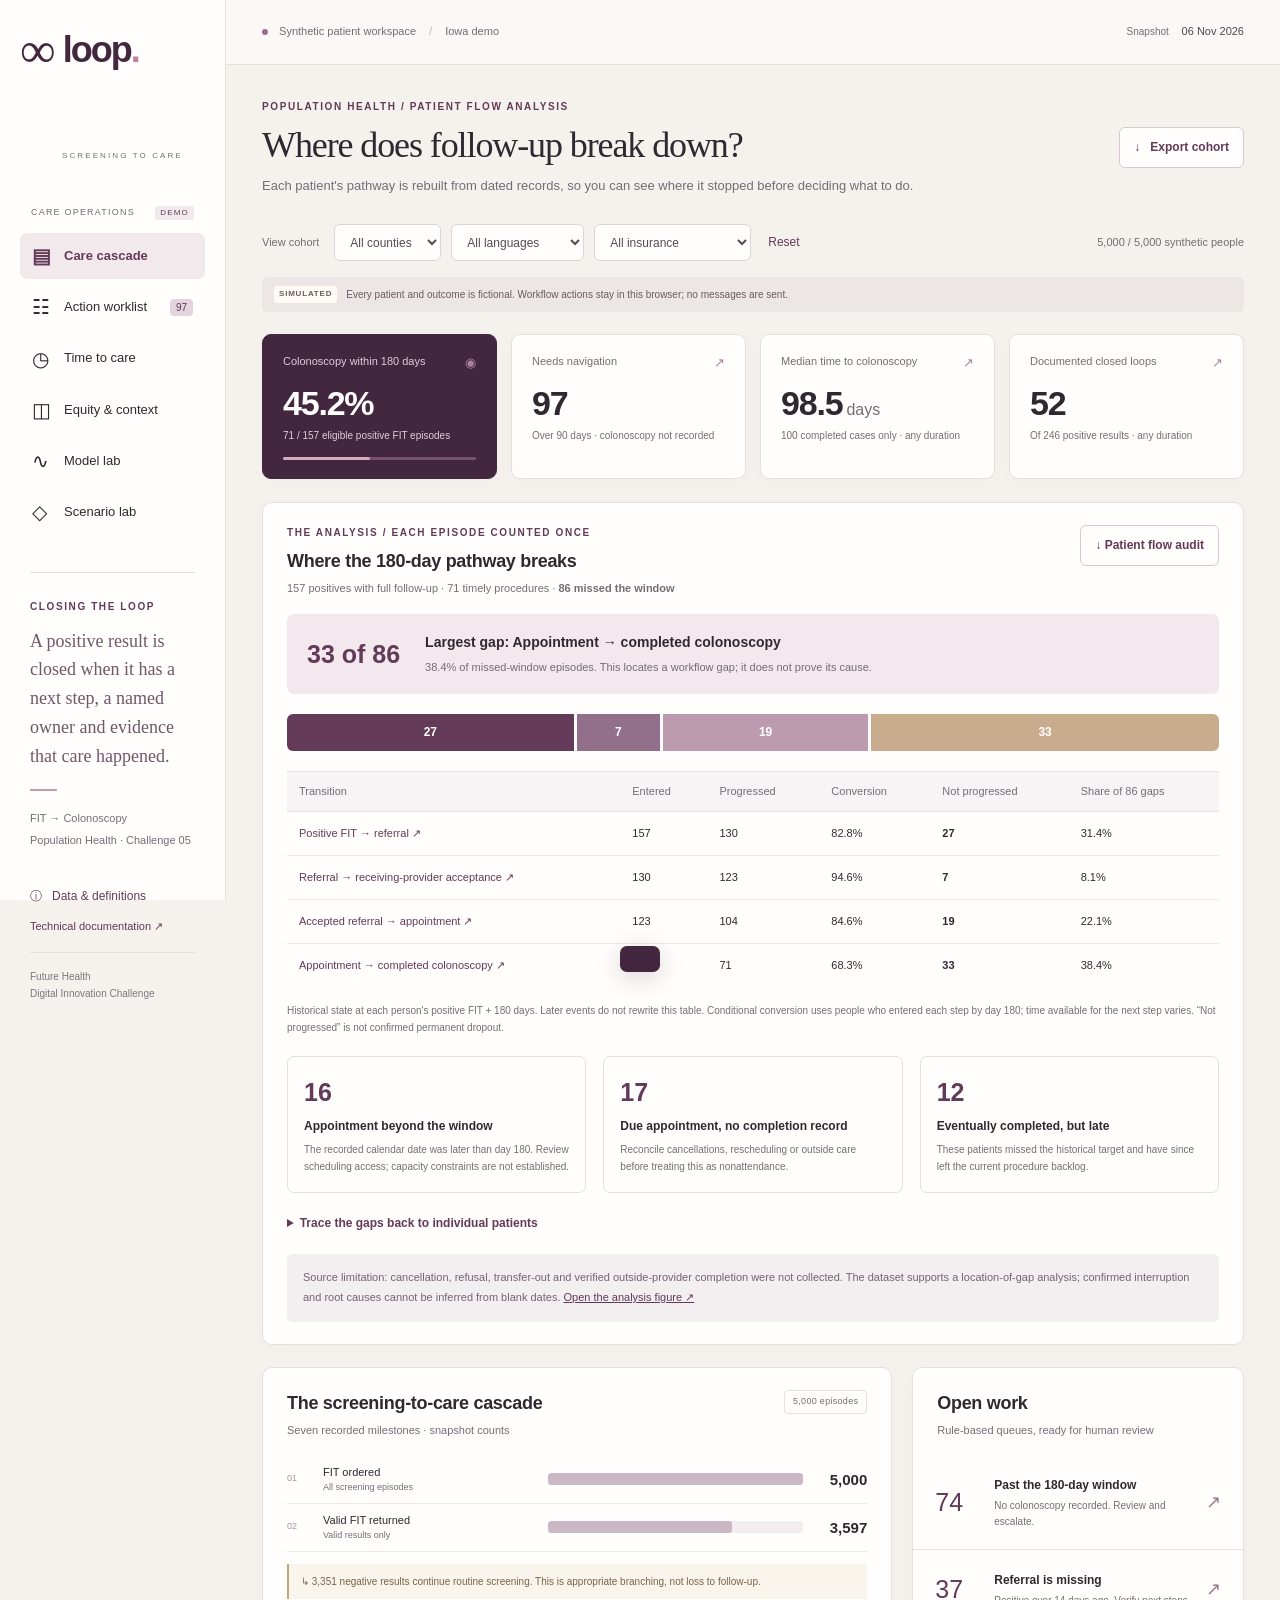
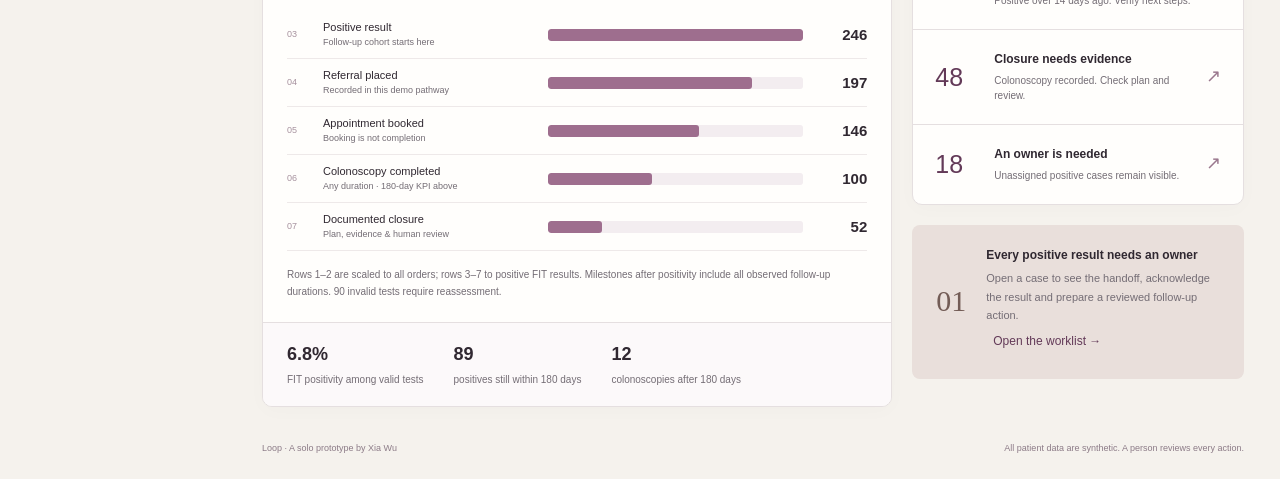
==== analysis.html @ b156ce0f "Build navigator care workspace with synthetic FHIR mapping and human review gates" ====
<!doctype html>
<html lang="en">
<head>
  <meta charset="utf-8">
  <meta name="viewport" content="width=device-width, initial-scale=1">
  <meta name="theme-color" content="#43273e">
  <meta name="description" content="Loop: a synthetic-data prototype for closing the FIT screening-to-care loop. Future Health Digital Innovation Challenge, Population Health.">
  <title>Loop · Screening to care</title>
  <meta property="og:type" content="website">
  <meta property="og:title" content="Loop · Closing the screening-to-care loop">
  <meta property="og:description" content="Interactive prototype on synthetic data. It shows where follow-up after a positive FIT stops and who owns the next step. No login needed.">
  <meta name="twitter:card" content="summary">
  <link rel="icon" href="data:image/svg+xml,%3Csvg xmlns='http://www.w3.org/2000/svg' viewBox='0 0 40 40'%3E%3Crect width='40' height='40' rx='11' fill='%2343273e'/%3E%3Ccircle cx='16' cy='20' r='9' fill='none' stroke='%23f0d9cf' stroke-width='3'/%3E%3Ccircle cx='25' cy='20' r='9' fill='none' stroke='%23c99cb5' stroke-width='3'/%3E%3C/svg%3E">
  <link rel="stylesheet" href="styles.css">
  <script src="data/demo-data.js" defer></script>
  <script src="metrics.js" defer></script>
  <script src="leakage.js" defer></script>
  <script src="modeling/model-data.js" defer></script>
  <script src="model-lab.js" defer></script>
  <script src="simulation_v3/simulation-data.js" defer></script>
  <script src="scenario-lab.js" defer></script>
  <script src="app.js" defer></script>
</head>
<body>
  <a class="skip" href="#main">Skip to dashboard</a>
  <aside class="sidebar">
    <a class="brand" href="#cascade" aria-label="Loop home"><span class="brand-mark" aria-hidden="true">∞</span>loop<span class="brand-dot">.</span></a>
    <a href="index.html" style="display:block;margin:14px 0;color:#fff">← Care coordination workspace</a><div class="brand-caption">SCREENING TO CARE</div>
    <button class="mobile-info" id="mobile-methods-btn" aria-label="Data and definitions">ⓘ Data notes</button>
    <div class="workspace-label">CARE OPERATIONS <span>DEMO</span></div>
    <nav aria-label="Dashboard pages" id="navigation">
      <button data-page="cascade" class="active"><span class="nav-icon">▤</span>Care cascade</button>
      <button data-page="worklist"><span class="nav-icon">☷</span>Action worklist<span id="nav-count" class="nav-count"></span></button>
      <button data-page="timing"><span class="nav-icon">◷</span>Time to care</button>
      <button data-page="equity"><span class="nav-icon">◫</span>Equity & context</button>
      <button data-page="models"><span class="nav-icon">∿</span>Model lab</button>
      <button data-page="scenarios"><span class="nav-icon">◇</span>Scenario lab</button>
    </nav>
    <div class="sidebar-note"><div class="mini-label">CLOSING THE LOOP</div><p>A positive result is closed when it has a next step, a named owner and evidence that care happened.</p><span class="small-rule"></span><small>FIT → Colonoscopy<br>Population Health · Challenge 05</small></div>
    <div class="sidebar-bottom"><button id="methods-btn">ⓘ &nbsp; Data & definitions</button><a href="docs/TECHNICAL_DOCUMENTATION.html" target="_blank">Technical documentation ↗</a><div class="competition-name">Future Health<br>Digital Innovation Challenge</div></div>
  </aside>
  <div class="shell">
    <header class="topbar"><div><span class="status-dot"></span> Synthetic patient workspace <span class="topbar-divider">/</span> Iowa demo</div><div class="snapshot">Snapshot <strong>06 Nov 2026</strong></div></header>
    <main id="main" tabindex="-1">
      <div class="page-heading"><div><div id="eyebrow" class="eyebrow">POPULATION HEALTH / CARE CASCADE</div><h1 id="page-title">Where does follow-up break down?</h1><p id="page-subtitle">Loading the synthetic cohort.</p></div><button class="button secondary" id="export-btn">↓ &nbsp; Export cohort</button></div>
      <div class="filters" aria-label="Cohort filters">
        <span class="filter-label">View cohort</span>
        <label><span class="sr-only">County</span><select id="county-filter"><option value="">All counties</option></select></label>
        <label><span class="sr-only">Language</span><select id="language-filter"><option value="">All languages</option></select></label>
        <label><span class="sr-only">Insurance</span><select id="insurance-filter"><option value="">All insurance</option></select></label>
        <button class="text-button" id="reset-filters">Reset</button><span id="filter-count" class="filter-count"></span>
      </div>
      <div class="disclosure"><span class="disclosure-tag">SIMULATED</span><span>Every patient and outcome is fictional. Workflow actions stay in this browser; no messages are sent.</span></div>
      <section id="content" aria-live="polite" aria-label="Dashboard content"><p class="small" style="padding:40px 0">Loading the synthetic cohort.</p></section>
      <footer class="main-footer"><span>Loop · A solo prototype by Xia Wu</span><span>All patient data are synthetic. A person reviews every action.</span></footer>
    </main>
  </div>
  <dialog id="case-dialog" class="case-dialog" aria-labelledby="case-title"><div id="case-content"></div></dialog>
  <dialog id="methods-dialog" class="methods-dialog" aria-labelledby="methods-title">
    <div class="dialog-heading"><div><div class="eyebrow">READ THE NUMBERS CORRECTLY</div><h2 id="methods-title">Data & definitions</h2></div><button class="icon-button" data-close="methods-dialog" aria-label="Close data definitions">×</button></div>
    <div class="definition-grid">
      <article><h3>180-day completion</h3><p>Denominator: positive FIT episodes with at least 180 days of observation by 6 Nov 2026. Numerator: colonoscopy completed 0 to 180 days after the positive result. Recent positives remain in active follow-up and are excluded from both numerator and denominator.</p></article>
      <article><h3>Workflow thresholds</h3><p>Kit return: over 30 days. Missing referral: over 14 days after positivity. Navigator queue: over 90 days without colonoscopy. Escalation: over 180 days. Closure review: over 14 days after colonoscopy. These are configurable demo rules, not universal clinical deadlines.</p></article>
      <article><h3>Fictional patient data</h3><p>5,000 reproducible synthetic episodes, seed 20261106. All are assumed average-risk, asymptomatic and due for screening. No names, contact details or real patient records. Group differences reflect simulation and sampling; they are not evidence about communities.</p></article>
      <article><h3>Real geographic context</h3><p>CDC PLACES 2025 release, 2022 BRFSS-based model estimates, crude prevalence, ages 45 to 75. County screening coverage is not positive-FIT follow-up. The map is independent of patient filters and cannot validate the fictional cohort.</p></article>
      <article><h3>Completion is not closure</h3><p>Closure requires colonoscopy evidence, pathology when a specimen was collected (otherwise N/A), a documented plan, patient acknowledgement, an owner and human review. Reminders and approvals never fabricate clinical events.</p></article>
      <article><h3>Prototype boundary</h3><p>There is no patient-facing messaging, EHR connection, diagnosis or treatment recommendation. Session audit records are editable local demonstration data, not a clinical audit system. No clinical effectiveness or regulatory status is claimed.</p></article>
    </div>
    <div class="note">This is a project-defined quality indicator, not a certified HEDIS implementation. A future pilot needs local pathway review, approved data access, consent, security controls and prospective evaluation.</div>
    <div class="dialog-actions"><a class="button secondary" href="docs/SOURCES.html" target="_blank">Evidence & sources ↗</a><button class="button secondary" id="export-audit">Export session audit</button><button class="text-button danger-text" id="reset-session">Reset demo actions</button></div>
    <p class="small" id="storage-status"></p>
  </dialog>
  <div id="toast" role="status" aria-live="polite"></div>
  <noscript><div class="noscript">Loop needs JavaScript to display the local synthetic dataset. You can still read <a href="docs/TECHNICAL_DOCUMENTATION.html">the technical documentation</a> or open <a href="data/cohort.csv">the synthetic CSV</a>.</div></noscript>
</body>
</html>
---- styles.css ----
:root{--ink:#302831;--muted:#746d75;--plum:#633a58;--deep:#43273e;--rose:#bd829c;--soft:#f2e9ed;--sand:#f5f2ed;--paper:#fffefc;--line:#e5dfe0;--amber:#91601e;--amber-bg:#fbf0dc;--red:#a44146;--shadow:0 4px 20px #43273e05}
*{box-sizing:border-box}body{margin:0;background:var(--sand);color:var(--ink);font-family:-apple-system,BlinkMacSystemFont,"Segoe UI",sans-serif;font-size:14px;line-height:1.55}button,input,select,textarea{font:inherit}button,a,input,select{ -webkit-tap-highlight-color:transparent}button{cursor:pointer}a{color:var(--plum)}button:disabled{cursor:not-allowed;opacity:.45}button:focus-visible,a:focus-visible,select:focus-visible,input:focus-visible{outline:3px solid #b27b9d;outline-offset:3px}button{color:inherit}h1,h2,h3,p{margin:0}h1{font-family:Georgia,"Times New Roman",serif;font-size:36px;font-weight:400;line-height:1.18;letter-spacing:-1.1px;margin:9px 0 10px}h2{font-size:18px;font-weight:600;letter-spacing:-.3px}h3{font-size:14px}p{color:var(--muted)}small,.small{font-size:12px;color:var(--muted)}.sr-only{position:absolute;width:1px;height:1px;overflow:hidden;clip:rect(0,0,0,0);white-space:nowrap}.skip{position:fixed;top:-60px;left:20px;padding:12px;background:white;z-index:100}.skip:focus{top:10px}.sidebar{position:fixed;inset:0 auto 0 0;width:226px;background:var(--paper);border-right:1px solid var(--line);display:flex;flex-direction:column;padding:32px 20px;z-index:10}.brand{text-decoration:none;display:flex;align-items:center;font-size:36px;font-weight:650;letter-spacing:-2px;line-height:1;color:var(--deep)}.brand-mark{font-family:Georgia,serif;font-size:50px;margin-right:9px;line-height:.7;font-weight:400}.brand-dot{color:var(--rose)}.brand-caption{font-size:8px;letter-spacing:2.1px;margin:11px 0 43px 42px;color:var(--muted)}.workspace-label{display:flex;align-items:center;justify-content:space-between;font-size:9px;letter-spacing:1.2px;color:var(--muted);margin:0 11px 13px}.workspace-label span{font-size:8px;padding:1px 5px;background:var(--soft);border-radius:3px;color:var(--plum)}nav{display:grid;gap:5px}nav button{background:none;border:0;text-align:left;display:flex;align-items:center;gap:12px;padding:13px 12px;border-radius:7px;font-size:13px}nav button:hover{background:#f6f2f4}nav button.active{background:var(--soft);font-weight:600;color:var(--plum)}.nav-icon{font-size:20px;line-height:1;width:20px}.nav-count{margin-left:auto;font-size:10px;color:var(--plum);background:#e4d4de;border-radius:4px;padding:1px 6px}.sidebar-note{margin:37px 10px 20px;border-top:1px solid var(--line);padding-top:26px}.mini-label,.eyebrow{font-size:10px;font-weight:650;letter-spacing:1.6px;color:var(--plum)}.sidebar-note p{font-family:Georgia,serif;font-size:18px;line-height:1.6;margin-top:12px;color:#70586a}.small-rule{display:block;height:2px;width:27px;background:#ca9baa;margin:19px 0 16px}.sidebar-note small{font-size:11px;line-height:1.8}.sidebar-bottom{margin-top:auto;display:grid;gap:12px;padding:16px 10px 0}.sidebar-bottom button{border:0;background:none;text-align:left;padding:0;font-size:12px;color:var(--plum)}.sidebar-bottom a{font-size:11px;text-decoration:none}.competition-name{font-size:10px;color:#81747d;line-height:1.7;border-top:1px solid var(--line);padding-top:15px;margin-top:5px}.shell{margin-left:226px}.topbar{height:65px;border-bottom:1px solid var(--line);background:#fffefc99;display:flex;justify-content:space-between;align-items:center;padding:0 36px;font-size:11px;color:var(--muted)}.status-dot{width:6px;height:6px;background:#a06c8c;display:inline-block;border-radius:50%;margin-right:8px}.topbar-divider{margin:0 10px;color:#bdb1bb}.snapshot{font-size:10px}.snapshot strong{margin-left:10px;color:#50454f;font-size:11px;font-weight:500}main{max-width:1510px;margin:auto;padding:34px 36px 18px;outline:none}.page-heading{display:flex;align-items:center;justify-content:space-between;gap:20px;margin-bottom:28px}.page-heading p{font-size:13px}.button{display:inline-flex;align-items:center;justify-content:center;gap:5px;border:1px solid var(--plum);border-radius:6px;padding:10px 14px;font-size:12px;font-weight:550;text-decoration:none;background:var(--plum);color:white;white-space:nowrap}.button:hover{filter:brightness(.95)}.button.secondary{background:var(--paper);color:var(--plum);border-color:#d7c8d2}.text-button{border:0;background:none;color:var(--plum);font-size:12px;padding:7px}.filters{display:flex;gap:10px;align-items:center;flex-wrap:wrap;margin-bottom:16px}.filter-label{font-size:11px;color:var(--muted);margin-right:5px}select,input{border:1px solid #ddd4d9;border-radius:6px;padding:9px 11px;background:var(--paper);color:#584a55;font-size:12px;min-height:37px;max-width:100%}.filters select{max-width:180px}.filter-count{margin-left:auto;color:var(--muted);font-size:11px}.disclosure{display:flex;align-items:center;gap:9px;background:#ece6e4;border-radius:5px;padding:9px 12px;font-size:10px;color:#6a5c63;margin-bottom:22px}.disclosure-tag{font-size:8px;letter-spacing:.8px;font-weight:700;background:#fffaf4;padding:2px 5px;border-radius:3px;flex-shrink:0}.kpis{display:grid;grid-template-columns:repeat(4,minmax(0,1fr));gap:14px;margin-bottom:23px}.kpi{background:var(--paper);border:1px solid var(--line);border-radius:9px;padding:18px 20px;position:relative;overflow:hidden;box-shadow:var(--shadow)}.kpi.primary{background:var(--deep);color:white;border-color:var(--deep)}.kpi-label{font-size:11px;color:var(--muted);display:flex;justify-content:space-between;gap:10px}.primary .kpi-label,.primary .kpi-foot{color:#e1cdd9}.kpi-value{font-size:34px;font-weight:550;letter-spacing:-1.2px;margin:10px 0 5px;line-height:1.2}.kpi-value span{font-size:16px;font-weight:400;letter-spacing:0;margin-left:4px;color:var(--muted)}.primary .kpi-value span{color:#dac8d3}.kpi-foot{font-size:10px;color:var(--muted)}.metric-indicator{font-size:13px;color:#aa839b}.kpi-line{height:3px;width:100%;background:#76526d;border-radius:9px;margin-top:13px}.kpi-line i{display:block;height:100%;background:#d7a9bd;border-radius:9px}.layout-two{display:grid;grid-template-columns:minmax(0,1.9fr) minmax(250px,1fr);gap:20px}.panel{background:var(--paper);border:1px solid var(--line);border-radius:10px;overflow:hidden;box-shadow:var(--shadow)}.panel-head{padding:22px 24px 17px;display:flex;justify-content:space-between;align-items:flex-start;gap:12px}.panel-head p{font-size:11px;margin-top:4px}.panel-body{padding:0 24px 22px}.label-pill{font-size:9px;letter-spacing:.3px;padding:4px 8px;border:1px solid var(--line);border-radius:4px;white-space:nowrap;color:var(--muted)}.cascade-row{display:grid;grid-template-columns:24px minmax(123px,1fr) minmax(70px,1.2fr) 52px;gap:12px;align-items:center;min-height:48px;border-bottom:1px solid #eee9e9}.cascade-row:last-child{border-bottom:0}.step-number{font-size:9px;color:#a6919e}.stage-title{font-size:11px}.stage-title small{font-size:9px;display:block}.stage-track{height:12px;background:#f3edf0;border-radius:3px;overflow:hidden}.stage-track i{display:block;height:100%;background:#9e6e8e;border-radius:3px;min-width:0}.cascade-row:nth-child(-n+2) .stage-track i{background:#cbb8c5}.stage-value{font-size:15px;font-variant-numeric:tabular-nums;text-align:right;font-weight:550}.branch-note{margin:12px 0;padding:10px 12px;font-size:10px;border-left:2px solid #c4a67d;background:#faf5ec;color:#796444}.chart-note{font-size:10px;color:var(--muted);padding-top:15px;line-height:1.7}.insight-card{padding:20px 22px;border-bottom:1px solid var(--line);display:flex;align-items:center;gap:15px;text-align:left;width:100%;border-top:0;border-left:0;border-right:0;background:transparent}.insight-card:last-child{border-bottom:0}.insight-card:hover{background:#f8f1f4}.insight-number{font-size:25px;color:var(--plum);font-weight:500;min-width:44px}.insight-card h3{font-size:12px}.insight-card p{font-size:10px;margin-top:4px}.arrow{margin-left:auto;font-size:18px;color:#9b788e}.callout{margin-top:20px;border-radius:8px;background:#e9dfdb;padding:21px 24px;display:flex;gap:20px;align-items:center}.callout-number{font-size:30px;font-family:Georgia,serif;color:#735c56}.callout h3{font-size:12px}.callout p{font-size:11px;margin-top:5px;line-height:1.7}.subtle-link{font-size:11px;text-decoration:underline;text-underline-offset:3px}.mini-stats{display:flex;gap:30px;padding:18px 24px;border-top:1px solid var(--line);background:#fcf9fa;flex-wrap:wrap}.mini-stat{font-size:10px;color:var(--muted)}.mini-stat strong{display:block;font-size:18px;font-weight:550;color:var(--ink);margin-bottom:3px}.section-gap{margin-top:22px}.queue-toolbar{display:flex;gap:12px;flex-wrap:wrap;padding:0 24px 20px;align-items:center}.queue-toolbar input{flex:1;min-width:180px}.queue-toolbar select{max-width:270px}.table-scroll{overflow-x:auto}table{border-collapse:collapse;width:100%;text-align:left;font-size:11px}th{font-weight:500;color:var(--muted);background:#f8f4f6;padding:12px 16px;white-space:nowrap;border-top:1px solid var(--line);border-bottom:1px solid var(--line)}td{padding:15px 16px;border-bottom:1px solid #eee8ec;vertical-align:middle}tbody tr:last-child td{border-bottom:0}tbody tr:hover{background:#fcf8fa}.patient-link{font-weight:600;color:var(--plum);border:0;background:none;padding:0;font-size:12px;text-decoration:underline;text-underline-offset:3px;white-space:nowrap}.patient-sub{font-size:9px;color:var(--muted);margin-top:4px}.badge{display:inline-block;border-radius:4px;padding:3px 7px;background:var(--soft);color:var(--plum);font-size:9px;white-space:nowrap}.badge.warning{background:var(--amber-bg);color:var(--amber)}.badge.danger{background:#f9e9e6;color:var(--red)}.badge.neutral{background:#edeae6;color:#73675c}.days-value{font-size:16px;font-weight:550;font-variant-numeric:tabular-nums}.table-footer{display:flex;justify-content:space-between;align-items:center;padding:15px 23px;border-top:1px solid var(--line);font-size:10px;color:var(--muted)}.pagination{display:flex;gap:6px}.pagination button{border:1px solid var(--line);background:white;border-radius:4px;padding:4px 11px}.empty{text-align:center;padding:55px 20px;color:var(--muted)}.empty strong{display:block;color:var(--ink);margin-bottom:6px}.note{font-size:11px;background:#f3eef0;padding:14px 16px;border-radius:6px;color:#766273;line-height:1.8}.histogram{width:100%;height:auto;display:block;overflow:visible}.chart-wrap{padding:10px 25px 22px}.legend{display:flex;gap:20px;flex-wrap:wrap;font-size:10px;color:var(--muted);margin:0 0 18px}.legend i{display:inline-block;width:9px;height:9px;margin-right:6px;border-radius:2px;background:var(--plum)}.legend .late i{background:#cea886}.timing-summary{padding:22px}.timing-summary h3{font-size:12px;margin-bottom:16px}.bar-row{display:grid;grid-template-columns:92px 1fr 45px;gap:12px;align-items:center;font-size:10px;margin:15px 0}.bar-row .stage-track{height:8px}.equity-row{display:grid;grid-template-columns:135px minmax(60px,1fr) 60px 75px;gap:15px;align-items:center;padding:20px 0;border-bottom:1px solid #eee8ec;font-size:12px}.equity-row:last-child{border:0}.equity-row .stage-track{height:14px}.equity-n{font-size:10px;color:var(--muted);text-align:right}.equity-value{font-size:17px;text-align:right;color:var(--plum)}.small-sample{font-size:8px;background:var(--amber-bg);padding:2px 4px;border-radius:3px;color:var(--amber);display:inline-block;margin-top:4px}.map-layout{display:grid;grid-template-columns:1.5fr 1fr;gap:24px;align-items:center}.map{width:100%;height:auto;display:block}.county-shape{stroke:white;stroke-width:1.1;cursor:pointer;transition:opacity .15s}.county-shape:hover,.county-shape:focus{opacity:.7;stroke:var(--deep);stroke-width:2;outline:none}.map-detail{background:#f6f0f2;padding:22px;border-radius:8px}.map-detail h3{font-size:20px;font-family:Georgia,serif;font-weight:400}.map-value{font-size:37px;margin:8px 0;color:var(--plum);font-weight:500}.map-detail p{font-size:11px}.map-legend{display:flex;align-items:center;gap:8px;font-size:9px;color:var(--muted);justify-content:center}.color-ramp{height:7px;width:140px;background:linear-gradient(90deg,#f1e2e8,#c092ab,#633a58);border-radius:3px}.definition-grid{display:grid;grid-template-columns:1fr 1fr;gap:25px;margin:25px 0}.definition-grid h3{margin-bottom:7px}.definition-grid p{font-size:12px;line-height:1.8}.main-footer{display:flex;justify-content:space-between;gap:15px;padding:23px 0 5px;margin-top:12px;font-size:9px;color:#8c7b87}.dialog-heading{display:flex;justify-content:space-between;align-items:flex-start;gap:20px}.dialog-heading h2{font-family:Georgia,serif;font-size:30px;font-weight:400;margin:8px 0 0}.icon-button{border:1px solid var(--line);border-radius:50%;height:32px;width:32px;background:white;font-size:22px;line-height:1;flex-shrink:0}dialog{border:1px solid #ded4db;box-shadow:0 20px 90px #30212c33;color:var(--ink);background:var(--paper)}dialog::backdrop{background:#33273066;backdrop-filter:blur(2px)}.methods-dialog{border-radius:13px;max-width:850px;width:calc(100% - 40px);padding:30px;max-height:90vh}.case-dialog{position:fixed;inset:0 0 0 auto;margin:0;width:590px;max-width:100%;height:100%;max-height:100%;border-radius:0;padding:28px 28px 40px}.dialog-actions{display:flex;gap:12px;flex-wrap:wrap;align-items:center;margin-top:22px}.case-meta{display:flex;gap:8px;flex-wrap:wrap;margin:17px 0 20px}.case-section{border-top:1px solid var(--line);padding:20px 0}.case-section h3{margin-bottom:12px}.case-section select{width:100%}.field-grid{display:grid;grid-template-columns:1fr 1fr;gap:12px}.field-grid label{font-size:10px;color:var(--muted)}.field-grid select{display:block;margin-top:5px}.timeline{list-style:none;padding:0;margin:0}.timeline li{display:flex;gap:13px;position:relative;padding:0 0 16px;font-size:11px}.timeline li:last-child{padding-bottom:0}.timeline li:before{content:"";width:7px;height:7px;border:1.5px solid #b8a2b0;border-radius:50%;background:white;margin-top:5px;z-index:1;flex-shrink:0}.timeline li.done:before{background:var(--plum);border-color:var(--plum)}.timeline li:not(:last-child):after{content:"";width:1px;background:#dfd1da;position:absolute;left:3px;top:13px;bottom:0}.timeline time{margin-left:auto;font-size:10px;color:var(--muted);white-space:nowrap}.timeline li span{max-width:70%}.case-banner{padding:13px;background:var(--amber-bg);color:var(--amber);font-size:11px;border-radius:5px;margin-bottom:20px}.draft{padding:16px;background:#f5f0f3;border-radius:7px;margin-top:15px}.draft p{font-size:12px;color:#5e4a59;line-height:1.8}.check-label{display:flex;gap:8px;align-items:flex-start;font-size:10px;color:var(--muted);margin:15px 0}.check-label input{min-height:0;margin-top:3px}.audit-list{max-height:210px;overflow:auto;padding:0;list-style:none}.audit-list li{padding:10px 0;border-bottom:1px solid var(--line);font-size:11px}.audit-list small{display:block;font-size:9px}.danger-text{color:var(--red)}#toast{position:fixed;bottom:28px;left:50%;transform:translateX(-50%) translateY(100px);background:var(--deep);color:white;padding:13px 20px;border-radius:7px;font-size:12px;box-shadow:0 5px 25px #33212b30;z-index:1000;transition:transform .2s;max-width:calc(100% - 30px)}#toast.show{transform:translateX(-50%) translateY(0)}.noscript{position:fixed;inset:10% 15%;background:white;padding:40px;z-index:30;border:1px solid var(--line)}
@media(min-width:1500px){main{padding-top:42px}.page-heading{margin-bottom:32px}.kpi{padding:23px}.cascade-row{min-height:53px}}
@media(max-width:1150px){.sidebar{width:200px;padding:29px 15px}.shell{margin-left:200px}main{padding:27px 24px}.topbar{padding:0 24px}.layout-two{grid-template-columns:1.7fr 1fr;gap:15px}.panel-head{padding:20px}.panel-body{padding:0 20px 20px}.kpi{padding:16px}.kpi-value{font-size:29px}.cascade-row{grid-template-columns:19px minmax(110px,1fr) minmax(40px,.7fr) 40px;gap:8px}.filter-count{margin-left:0}h1{font-size:32px}.stage-title{font-size:10px}.insight-card{padding:18px}.insight-number{font-size:23px;min-width:32px}}
@media(max-width:950px){.layout-two{grid-template-columns:1fr}.sidebar-note{display:none}.kpis{grid-template-columns:repeat(2,1fr)}.page-heading{align-items:flex-start}.page-heading>.button{font-size:10px;padding:8px}.map-layout{grid-template-columns:1.4fr 1fr}.topbar-divider{display:none}.topbar>div:first-child{font-size:0}.topbar>div:first-child::after{content:"Synthetic workspace";font-size:11px}.cascade-row{grid-template-columns:24px 1.1fr 1.6fr 50px}.stage-title{font-size:12px}.sidebar-bottom{margin-top:40px}}
@media(max-width:700px){.sidebar{position:sticky;top:0;width:100%;height:auto;padding:10px 15px;border-right:0;border-bottom:1px solid var(--line);display:block}.brand{font-size:25px;float:left;line-height:31px}.brand-mark{font-size:33px;margin-right:6px}.brand-caption,.workspace-label,.sidebar-note,.sidebar-bottom{display:none}nav{display:flex;justify-content:flex-end;gap:3px}nav button{font-size:0;padding:6px 11px;min-height:34px}nav .nav-icon{font-size:22px}nav .nav-count{display:none}.shell{margin-left:0}.topbar{height:43px;padding:0 18px}main{padding:22px 16px 10px}.page-heading{display:block;margin-bottom:20px}.page-heading>.button{margin-top:15px}h1{font-size:29px}.eyebrow{font-size:8px}.page-heading p{font-size:12px}.filters{gap:7px}.filter-label{display:none}.filters select{max-width:155px;font-size:10px;padding:8px}.filter-count{font-size:10px}.disclosure{font-size:9px;align-items:flex-start}.kpis{gap:10px;margin-bottom:16px}.kpi{padding:15px}.kpi-label{font-size:10px}.kpi-value{font-size:29px}.kpi-foot{font-size:9px}.panel-head{padding:19px 17px}h2{font-size:16px}.panel-body{padding:0 17px 18px}.label-pill{font-size:8px}.cascade-row{grid-template-columns:18px minmax(108px,1.3fr) minmax(50px,1fr) 38px;gap:7px;min-height:50px}.stage-title{font-size:10px}.stage-title small{font-size:8px}.stage-value{font-size:13px}.branch-note{font-size:9px}.chart-note{font-size:9px}.queue-toolbar{padding:0 17px 15px}.queue-toolbar select{max-width:100%;width:100%}.queue-toolbar input{width:100%}.map-layout{grid-template-columns:1fr;gap:15px}.map-detail{padding:17px}.map-value{font-size:29px}.definition-grid{grid-template-columns:1fr;gap:18px}.methods-dialog{padding:22px}.dialog-heading h2{font-size:25px}.case-dialog{padding:23px 20px}.equity-row{grid-template-columns:100px minmax(35px,1fr) 48px 52px;gap:8px;font-size:10px}.equity-value{font-size:14px}.equity-n{font-size:9px}.main-footer{display:block;line-height:2}.main-footer span{display:block}.callout{padding:19px;align-items:flex-start}.mini-stats{gap:25px}.snapshot{font-size:9px}.snapshot strong{font-size:10px}.chart-wrap{padding:5px 14px 20px}.table-footer{gap:10px;padding:12px 16px}.field-grid{grid-template-columns:1fr 1fr}}
@media(prefers-reduced-motion:reduce){*,*::before,*::after{transition:none!important;scroll-behavior:auto!important}}

.mobile-info{display:none}@media(max-width:700px){.sidebar{padding:12px 16px 8px}.brand{float:none;width:max-content}.mobile-info{display:block;position:absolute;right:16px;top:16px;background:none;border:0;font-size:11px;color:var(--plum)}nav{margin-top:10px;justify-content:space-between;gap:4px}nav button{font-size:10px;flex:1;flex-direction:column;padding:5px 3px;gap:4px;line-height:1.25;text-align:center}nav .nav-icon{font-size:17px;width:auto}.topbar{gap:8px}.snapshot strong{margin-left:4px}}

.leakage-panel{margin-bottom:22px}.leakage-panel .eyebrow{margin-bottom:8px}.analysis-insight{display:flex;align-items:center;gap:25px;padding:18px 20px;background:#f2e8ee;border-radius:7px;margin-bottom:20px}.analysis-insight>strong{font-size:25px;white-space:nowrap;color:var(--plum)}.analysis-insight p{font-size:11px;margin-top:5px}.leakage-stack{display:flex;gap:3px;height:37px;margin:20px 0;border-radius:6px;overflow:hidden}.leakage-stack button{border:0;color:white;min-width:25px;font-weight:600;font-size:12px}.gap-row-button{font-size:11px;padding:0;text-align:left}.gap-split{display:grid;grid-template-columns:repeat(3,1fr);gap:17px;margin-top:20px}.gap-split article{padding:16px;border:1px solid var(--line);border-radius:7px}.gap-split strong{font-size:25px;color:var(--plum)}.gap-split h3{font-size:12px;margin:5px 0}.gap-split p{font-size:10px;line-height:1.75}.gap-case-details{margin-top:21px}.gap-case-details summary{cursor:pointer;color:var(--plum);font-size:12px;font-weight:600}.gap-table{max-height:420px;overflow:auto}.gap-table th{position:sticky;top:0}.leak-table td{padding:13px 12px}.leak-table th{padding:11px 12px}@media(max-width:700px){.gap-split{grid-template-columns:1fr}.analysis-insight{align-items:flex-start;gap:15px;padding:15px}.analysis-insight>strong{font-size:20px}.leakage-panel>.panel-head{flex-wrap:wrap}.leak-table{min-width:620px}.gap-table table{min-width:700px}.leakage-panel .queue-toolbar select{max-width:100%}}
[hidden]{display:none!important}.model-intro{margin-bottom:24px}.model-feature-grid{display:grid;grid-template-columns:repeat(4,1fr);gap:12px}.model-feature-grid span{padding:15px;border:1px solid var(--line);border-radius:6px;font-size:12px;background:#faf5f8}.model-timeline{display:grid;grid-template-columns:repeat(3,1fr);margin:24px 0;gap:20px}.model-timeline>div{display:flex;align-items:center;gap:14px;border-top:3px solid #b99aaf;padding-top:15px}.model-timeline strong{font-size:28px;color:var(--plum)}.model-timeline span{font-size:11px;line-height:1.7}.model-chart{width:100%;height:auto;max-height:340px}.calibration-row{display:flex;justify-content:space-between;gap:12px;padding:17px 0;border-bottom:1px solid var(--line);font-size:15px}.calibration-row small{display:block;font-size:10px;font-weight:400;color:var(--muted);margin-top:5px}.capacity-control{display:flex;align-items:center;gap:18px;font-size:12px;font-weight:600}.capacity-control input{flex:1;accent-color:var(--plum)}.capacity-control output{min-width:60px;text-align:right}.model-capacity-cards{display:grid;grid-template-columns:repeat(3,1fr);gap:15px;margin:22px 0}.model-capacity-cards>div{padding:20px;background:#f4edf2;border-radius:7px}.model-capacity-cards span{font-size:9px;letter-spacing:.8px}.model-capacity-cards strong{display:block;font-size:28px;color:var(--plum);margin:10px 0}.model-capacity-cards p{font-size:11px;line-height:1.7}.model-case-table{max-height:420px;overflow:auto}.model-case-table table{min-width:750px}.model-case-table th{position:sticky;top:0}details summary{cursor:pointer;font-size:12px;color:var(--plum)}@media(max-width:700px){.model-feature-grid{grid-template-columns:repeat(2,1fr)}.model-timeline,.model-capacity-cards{grid-template-columns:1fr}.capacity-control{flex-wrap:wrap}.capacity-control input{min-width:140px}.panel-head{flex-wrap:wrap}}
.scenario-controls{display:flex;gap:20px;flex-wrap:wrap}.scenario-controls label{display:grid;gap:7px;font-size:11px;font-weight:600;flex:1;min-width:210px}.scenario-controls select{width:100%;max-width:100%;font-weight:400}.scenario-assumptions{display:grid;grid-template-columns:repeat(4,1fr);gap:12px;margin:22px 0}.scenario-assumptions span{background:#f4edf2;padding:14px;font-size:10px;border-radius:6px}.scenario-assumptions strong{display:block;font-size:25px;color:var(--plum);margin-bottom:5px}.scenario-policy-table{min-width:740px}.selected-policy{background:#f4edf2}.sim-interval{display:block;color:var(--muted);font-size:9px;margin-top:5px}.scenario-model-note{border-top:1px solid var(--line);padding-top:18px;display:flex;flex-wrap:wrap;gap:10px;align-items:center;font-size:11px}.scenario-model-note span{margin-left:auto}.scenario-model-note small{flex-basis:100%;font-size:10px;line-height:1.7;color:var(--muted)}.replay-status{display:flex;gap:20px;flex-wrap:wrap;margin:20px 0;font-size:12px}.replay-grid{display:grid;grid-template-columns:1fr 1fr;gap:20px;margin:20px 0}.replay-grid article{border:1px solid var(--line);border-radius:7px;padding:18px}.replay-grid h3{font-size:13px}.replay-grid p{font-size:10px;margin:6px 0 18px}.truth-panel{background:#f8f2ea}.simulation-events{list-style:none;padding:0;margin:0;max-height:430px;overflow:auto}.simulation-events li{display:flex;gap:12px;padding:12px 0;border-bottom:1px solid var(--line);font-size:11px}.simulation-events .event-day{min-width:47px;color:var(--muted);font-size:10px}.simulation-events strong{font-weight:600}.simulation-events small{display:block;font-size:9px;color:var(--muted);line-height:1.6;margin-top:5px}@media(max-width:700px){.scenario-assumptions{grid-template-columns:repeat(2,1fr)}.replay-grid{grid-template-columns:1fr}.scenario-controls label{min-width:0;width:100%;flex-basis:100%}.scenario-model-note span{margin-left:0}nav{flex-wrap:wrap;justify-content:flex-start}}
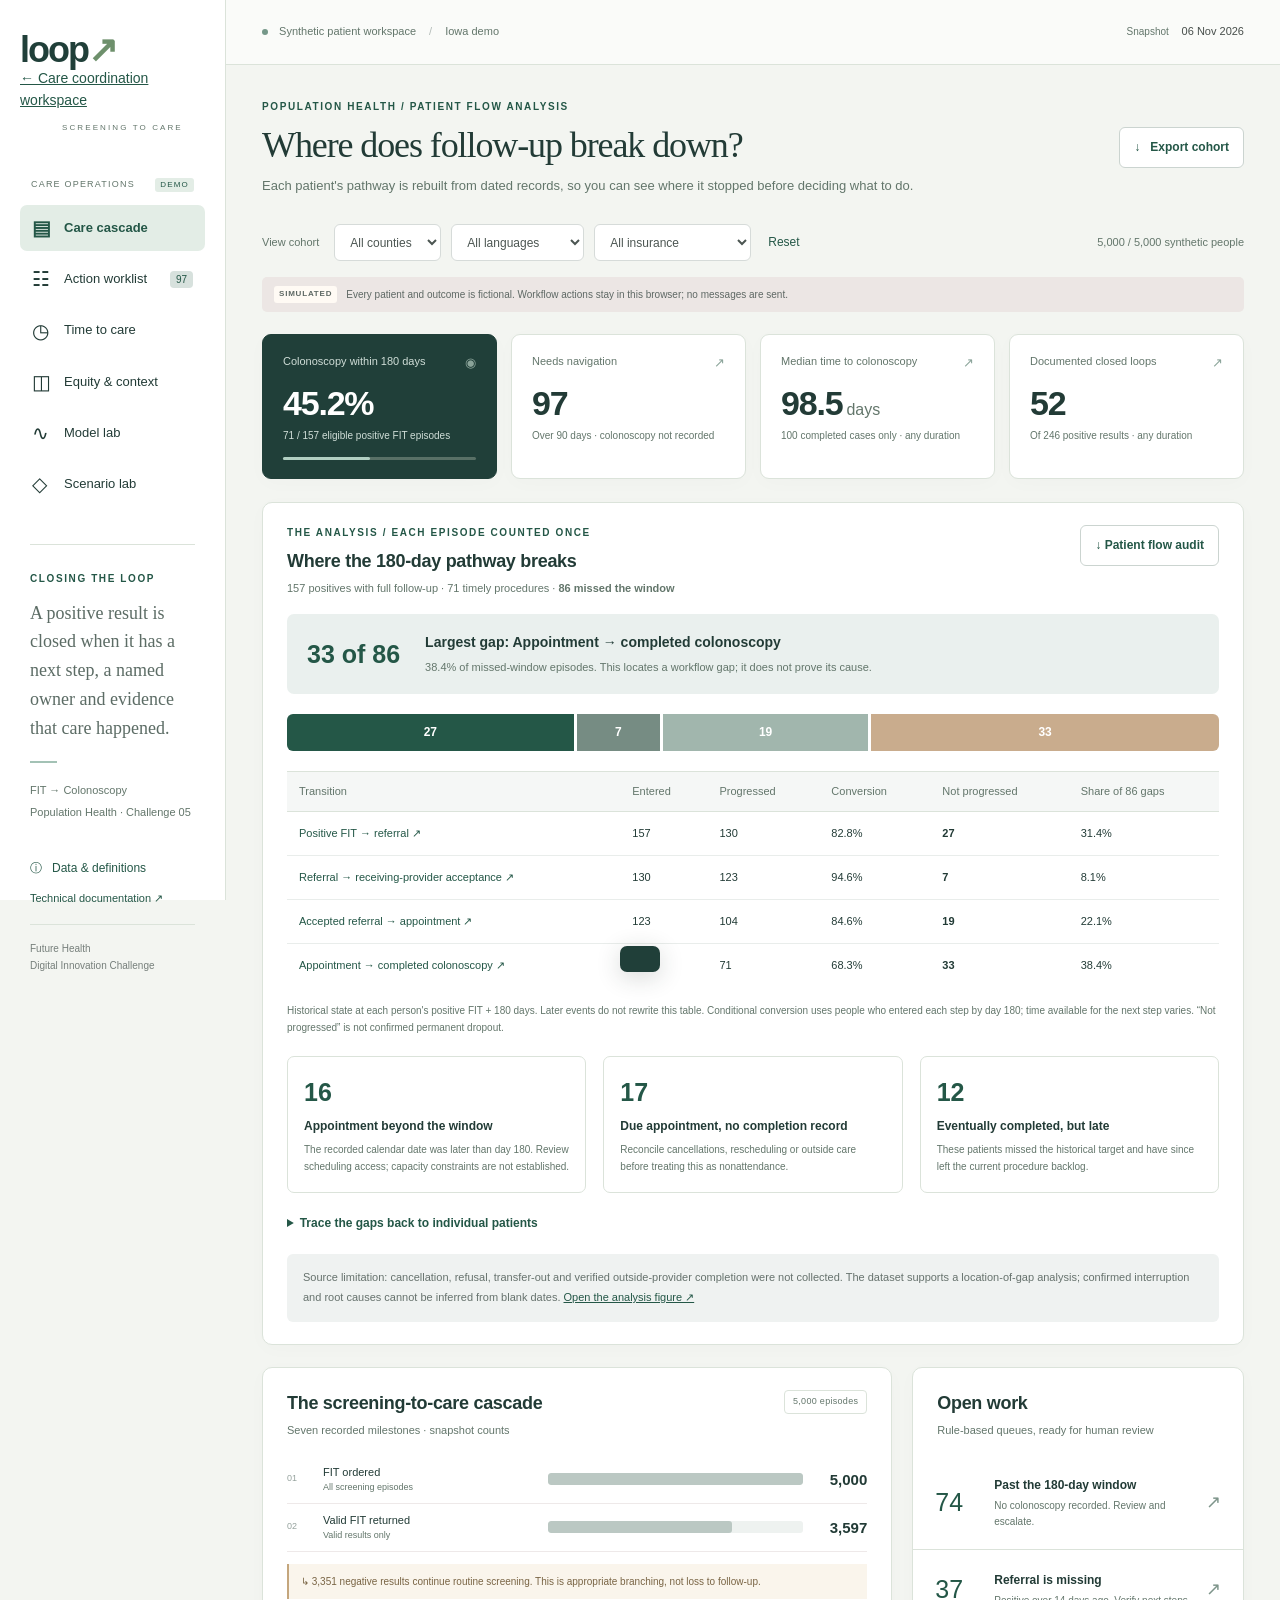
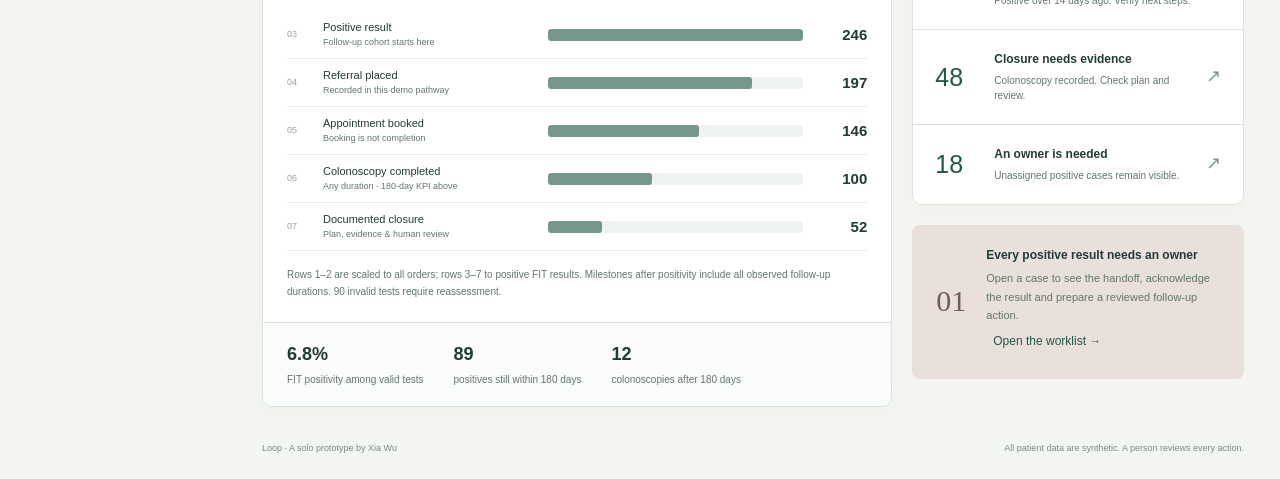
==== commit 317403c1: "Unify analysis colors with the care workspace" ====
--- a/analysis.html
+++ b/analysis.html
@@ -3,15 +3,16 @@
 <head>
   <meta charset="utf-8">
   <meta name="viewport" content="width=device-width, initial-scale=1">
-  <meta name="theme-color" content="#43273e">
+  <meta name="theme-color" content="#203f39">
   <meta name="description" content="Loop: a synthetic-data prototype for closing the FIT screening-to-care loop. Future Health Digital Innovation Challenge, Population Health.">
   <title>Loop · Screening to care</title>
   <meta property="og:type" content="website">
   <meta property="og:title" content="Loop · Closing the screening-to-care loop">
   <meta property="og:description" content="Interactive prototype on synthetic data. It shows where follow-up after a positive FIT stops and who owns the next step. No login needed.">
   <meta name="twitter:card" content="summary">
-  <link rel="icon" href="data:image/svg+xml,%3Csvg xmlns='http://www.w3.org/2000/svg' viewBox='0 0 40 40'%3E%3Crect width='40' height='40' rx='11' fill='%2343273e'/%3E%3Ccircle cx='16' cy='20' r='9' fill='none' stroke='%23f0d9cf' stroke-width='3'/%3E%3Ccircle cx='25' cy='20' r='9' fill='none' stroke='%23c99cb5' stroke-width='3'/%3E%3C/svg%3E">
+  <link rel="icon" href="data:image/svg+xml,%3Csvg xmlns='http://www.w3.org/2000/svg' viewBox='0 0 40 40'%3E%3Crect width='40' height='40' rx='11' fill='%23203f39'/%3E%3Ccircle cx='16' cy='20' r='9' fill='none' stroke='%23f0d9cf' stroke-width='3'/%3E%3Ccircle cx='25' cy='20' r='9' fill='none' stroke='%23e8ad53' stroke-width='3'/%3E%3C/svg%3E">
   <link rel="stylesheet" href="styles.css">
+  <link rel="stylesheet" href="analysis-theme.css">
   <script src="data/demo-data.js" defer></script>
   <script src="metrics.js" defer></script>
   <script src="leakage.js" defer></script>
@@ -24,8 +25,8 @@
 <body>
   <a class="skip" href="#main">Skip to dashboard</a>
   <aside class="sidebar">
-    <a class="brand" href="#cascade" aria-label="Loop home"><span class="brand-mark" aria-hidden="true">∞</span>loop<span class="brand-dot">.</span></a>
-    <a href="index.html" style="display:block;margin:14px 0;color:#fff">← Care coordination workspace</a><div class="brand-caption">SCREENING TO CARE</div>
+    <a class="brand" href="#cascade" aria-label="Loop home">loop<span class="brand-dot">↗</span></a>
+    <a href="index.html" class="workspace-return">← Care coordination workspace</a><div class="brand-caption">SCREENING TO CARE</div>
     <button class="mobile-info" id="mobile-methods-btn" aria-label="Data and definitions">ⓘ Data notes</button>
     <div class="workspace-label">CARE OPERATIONS <span>DEMO</span></div>
     <nav aria-label="Dashboard pages" id="navigation">
@@ -74,3 +75,4 @@
   <noscript><div class="noscript">Loop needs JavaScript to display the local synthetic dataset. You can still read <a href="docs/TECHNICAL_DOCUMENTATION.html">the technical documentation</a> or open <a href="data/cohort.csv">the synthetic CSV</a>.</div></noscript>
 </body>
 </html>
+
--- a/styles.css
+++ b/styles.css
@@ -1,5 +1,5 @@
-:root{--ink:#302831;--muted:#746d75;--plum:#633a58;--deep:#43273e;--rose:#bd829c;--soft:#f2e9ed;--sand:#f5f2ed;--paper:#fffefc;--line:#e5dfe0;--amber:#91601e;--amber-bg:#fbf0dc;--red:#a44146;--shadow:0 4px 20px #43273e05}
-*{box-sizing:border-box}body{margin:0;background:var(--sand);color:var(--ink);font-family:-apple-system,BlinkMacSystemFont,"Segoe UI",sans-serif;font-size:14px;line-height:1.55}button,input,select,textarea{font:inherit}button,a,input,select{ -webkit-tap-highlight-color:transparent}button{cursor:pointer}a{color:var(--plum)}button:disabled{cursor:not-allowed;opacity:.45}button:focus-visible,a:focus-visible,select:focus-visible,input:focus-visible{outline:3px solid #b27b9d;outline-offset:3px}button{color:inherit}h1,h2,h3,p{margin:0}h1{font-family:Georgia,"Times New Roman",serif;font-size:36px;font-weight:400;line-height:1.18;letter-spacing:-1.1px;margin:9px 0 10px}h2{font-size:18px;font-weight:600;letter-spacing:-.3px}h3{font-size:14px}p{color:var(--muted)}small,.small{font-size:12px;color:var(--muted)}.sr-only{position:absolute;width:1px;height:1px;overflow:hidden;clip:rect(0,0,0,0);white-space:nowrap}.skip{position:fixed;top:-60px;left:20px;padding:12px;background:white;z-index:100}.skip:focus{top:10px}.sidebar{position:fixed;inset:0 auto 0 0;width:226px;background:var(--paper);border-right:1px solid var(--line);display:flex;flex-direction:column;padding:32px 20px;z-index:10}.brand{text-decoration:none;display:flex;align-items:center;font-size:36px;font-weight:650;letter-spacing:-2px;line-height:1;color:var(--deep)}.brand-mark{font-family:Georgia,serif;font-size:50px;margin-right:9px;line-height:.7;font-weight:400}.brand-dot{color:var(--rose)}.brand-caption{font-size:8px;letter-spacing:2.1px;margin:11px 0 43px 42px;color:var(--muted)}.workspace-label{display:flex;align-items:center;justify-content:space-between;font-size:9px;letter-spacing:1.2px;color:var(--muted);margin:0 11px 13px}.workspace-label span{font-size:8px;padding:1px 5px;background:var(--soft);border-radius:3px;color:var(--plum)}nav{display:grid;gap:5px}nav button{background:none;border:0;text-align:left;display:flex;align-items:center;gap:12px;padding:13px 12px;border-radius:7px;font-size:13px}nav button:hover{background:#f6f2f4}nav button.active{background:var(--soft);font-weight:600;color:var(--plum)}.nav-icon{font-size:20px;line-height:1;width:20px}.nav-count{margin-left:auto;font-size:10px;color:var(--plum);background:#e4d4de;border-radius:4px;padding:1px 6px}.sidebar-note{margin:37px 10px 20px;border-top:1px solid var(--line);padding-top:26px}.mini-label,.eyebrow{font-size:10px;font-weight:650;letter-spacing:1.6px;color:var(--plum)}.sidebar-note p{font-family:Georgia,serif;font-size:18px;line-height:1.6;margin-top:12px;color:#70586a}.small-rule{display:block;height:2px;width:27px;background:#ca9baa;margin:19px 0 16px}.sidebar-note small{font-size:11px;line-height:1.8}.sidebar-bottom{margin-top:auto;display:grid;gap:12px;padding:16px 10px 0}.sidebar-bottom button{border:0;background:none;text-align:left;padding:0;font-size:12px;color:var(--plum)}.sidebar-bottom a{font-size:11px;text-decoration:none}.competition-name{font-size:10px;color:#81747d;line-height:1.7;border-top:1px solid var(--line);padding-top:15px;margin-top:5px}.shell{margin-left:226px}.topbar{height:65px;border-bottom:1px solid var(--line);background:#fffefc99;display:flex;justify-content:space-between;align-items:center;padding:0 36px;font-size:11px;color:var(--muted)}.status-dot{width:6px;height:6px;background:#a06c8c;display:inline-block;border-radius:50%;margin-right:8px}.topbar-divider{margin:0 10px;color:#bdb1bb}.snapshot{font-size:10px}.snapshot strong{margin-left:10px;color:#50454f;font-size:11px;font-weight:500}main{max-width:1510px;margin:auto;padding:34px 36px 18px;outline:none}.page-heading{display:flex;align-items:center;justify-content:space-between;gap:20px;margin-bottom:28px}.page-heading p{font-size:13px}.button{display:inline-flex;align-items:center;justify-content:center;gap:5px;border:1px solid var(--plum);border-radius:6px;padding:10px 14px;font-size:12px;font-weight:550;text-decoration:none;background:var(--plum);color:white;white-space:nowrap}.button:hover{filter:brightness(.95)}.button.secondary{background:var(--paper);color:var(--plum);border-color:#d7c8d2}.text-button{border:0;background:none;color:var(--plum);font-size:12px;padding:7px}.filters{display:flex;gap:10px;align-items:center;flex-wrap:wrap;margin-bottom:16px}.filter-label{font-size:11px;color:var(--muted);margin-right:5px}select,input{border:1px solid #ddd4d9;border-radius:6px;padding:9px 11px;background:var(--paper);color:#584a55;font-size:12px;min-height:37px;max-width:100%}.filters select{max-width:180px}.filter-count{margin-left:auto;color:var(--muted);font-size:11px}.disclosure{display:flex;align-items:center;gap:9px;background:#ece6e4;border-radius:5px;padding:9px 12px;font-size:10px;color:#6a5c63;margin-bottom:22px}.disclosure-tag{font-size:8px;letter-spacing:.8px;font-weight:700;background:#fffaf4;padding:2px 5px;border-radius:3px;flex-shrink:0}.kpis{display:grid;grid-template-columns:repeat(4,minmax(0,1fr));gap:14px;margin-bottom:23px}.kpi{background:var(--paper);border:1px solid var(--line);border-radius:9px;padding:18px 20px;position:relative;overflow:hidden;box-shadow:var(--shadow)}.kpi.primary{background:var(--deep);color:white;border-color:var(--deep)}.kpi-label{font-size:11px;color:var(--muted);display:flex;justify-content:space-between;gap:10px}.primary .kpi-label,.primary .kpi-foot{color:#e1cdd9}.kpi-value{font-size:34px;font-weight:550;letter-spacing:-1.2px;margin:10px 0 5px;line-height:1.2}.kpi-value span{font-size:16px;font-weight:400;letter-spacing:0;margin-left:4px;color:var(--muted)}.primary .kpi-value span{color:#dac8d3}.kpi-foot{font-size:10px;color:var(--muted)}.metric-indicator{font-size:13px;color:#aa839b}.kpi-line{height:3px;width:100%;background:#76526d;border-radius:9px;margin-top:13px}.kpi-line i{display:block;height:100%;background:#d7a9bd;border-radius:9px}.layout-two{display:grid;grid-template-columns:minmax(0,1.9fr) minmax(250px,1fr);gap:20px}.panel{background:var(--paper);border:1px solid var(--line);border-radius:10px;overflow:hidden;box-shadow:var(--shadow)}.panel-head{padding:22px 24px 17px;display:flex;justify-content:space-between;align-items:flex-start;gap:12px}.panel-head p{font-size:11px;margin-top:4px}.panel-body{padding:0 24px 22px}.label-pill{font-size:9px;letter-spacing:.3px;padding:4px 8px;border:1px solid var(--line);border-radius:4px;white-space:nowrap;color:var(--muted)}.cascade-row{display:grid;grid-template-columns:24px minmax(123px,1fr) minmax(70px,1.2fr) 52px;gap:12px;align-items:center;min-height:48px;border-bottom:1px solid #eee9e9}.cascade-row:last-child{border-bottom:0}.step-number{font-size:9px;color:#a6919e}.stage-title{font-size:11px}.stage-title small{font-size:9px;display:block}.stage-track{height:12px;background:#f3edf0;border-radius:3px;overflow:hidden}.stage-track i{display:block;height:100%;background:#9e6e8e;border-radius:3px;min-width:0}.cascade-row:nth-child(-n+2) .stage-track i{background:#cbb8c5}.stage-value{font-size:15px;font-variant-numeric:tabular-nums;text-align:right;font-weight:550}.branch-note{margin:12px 0;padding:10px 12px;font-size:10px;border-left:2px solid #c4a67d;background:#faf5ec;color:#796444}.chart-note{font-size:10px;color:var(--muted);padding-top:15px;line-height:1.7}.insight-card{padding:20px 22px;border-bottom:1px solid var(--line);display:flex;align-items:center;gap:15px;text-align:left;width:100%;border-top:0;border-left:0;border-right:0;background:transparent}.insight-card:last-child{border-bottom:0}.insight-card:hover{background:#f8f1f4}.insight-number{font-size:25px;color:var(--plum);font-weight:500;min-width:44px}.insight-card h3{font-size:12px}.insight-card p{font-size:10px;margin-top:4px}.arrow{margin-left:auto;font-size:18px;color:#9b788e}.callout{margin-top:20px;border-radius:8px;background:#e9dfdb;padding:21px 24px;display:flex;gap:20px;align-items:center}.callout-number{font-size:30px;font-family:Georgia,serif;color:#735c56}.callout h3{font-size:12px}.callout p{font-size:11px;margin-top:5px;line-height:1.7}.subtle-link{font-size:11px;text-decoration:underline;text-underline-offset:3px}.mini-stats{display:flex;gap:30px;padding:18px 24px;border-top:1px solid var(--line);background:#fcf9fa;flex-wrap:wrap}.mini-stat{font-size:10px;color:var(--muted)}.mini-stat strong{display:block;font-size:18px;font-weight:550;color:var(--ink);margin-bottom:3px}.section-gap{margin-top:22px}.queue-toolbar{display:flex;gap:12px;flex-wrap:wrap;padding:0 24px 20px;align-items:center}.queue-toolbar input{flex:1;min-width:180px}.queue-toolbar select{max-width:270px}.table-scroll{overflow-x:auto}table{border-collapse:collapse;width:100%;text-align:left;font-size:11px}th{font-weight:500;color:var(--muted);background:#f8f4f6;padding:12px 16px;white-space:nowrap;border-top:1px solid var(--line);border-bottom:1px solid var(--line)}td{padding:15px 16px;border-bottom:1px solid #eee8ec;vertical-align:middle}tbody tr:last-child td{border-bottom:0}tbody tr:hover{background:#fcf8fa}.patient-link{font-weight:600;color:var(--plum);border:0;background:none;padding:0;font-size:12px;text-decoration:underline;text-underline-offset:3px;white-space:nowrap}.patient-sub{font-size:9px;color:var(--muted);margin-top:4px}.badge{display:inline-block;border-radius:4px;padding:3px 7px;background:var(--soft);color:var(--plum);font-size:9px;white-space:nowrap}.badge.warning{background:var(--amber-bg);color:var(--amber)}.badge.danger{background:#f9e9e6;color:var(--red)}.badge.neutral{background:#edeae6;color:#73675c}.days-value{font-size:16px;font-weight:550;font-variant-numeric:tabular-nums}.table-footer{display:flex;justify-content:space-between;align-items:center;padding:15px 23px;border-top:1px solid var(--line);font-size:10px;color:var(--muted)}.pagination{display:flex;gap:6px}.pagination button{border:1px solid var(--line);background:white;border-radius:4px;padding:4px 11px}.empty{text-align:center;padding:55px 20px;color:var(--muted)}.empty strong{display:block;color:var(--ink);margin-bottom:6px}.note{font-size:11px;background:#f3eef0;padding:14px 16px;border-radius:6px;color:#766273;line-height:1.8}.histogram{width:100%;height:auto;display:block;overflow:visible}.chart-wrap{padding:10px 25px 22px}.legend{display:flex;gap:20px;flex-wrap:wrap;font-size:10px;color:var(--muted);margin:0 0 18px}.legend i{display:inline-block;width:9px;height:9px;margin-right:6px;border-radius:2px;background:var(--plum)}.legend .late i{background:#cea886}.timing-summary{padding:22px}.timing-summary h3{font-size:12px;margin-bottom:16px}.bar-row{display:grid;grid-template-columns:92px 1fr 45px;gap:12px;align-items:center;font-size:10px;margin:15px 0}.bar-row .stage-track{height:8px}.equity-row{display:grid;grid-template-columns:135px minmax(60px,1fr) 60px 75px;gap:15px;align-items:center;padding:20px 0;border-bottom:1px solid #eee8ec;font-size:12px}.equity-row:last-child{border:0}.equity-row .stage-track{height:14px}.equity-n{font-size:10px;color:var(--muted);text-align:right}.equity-value{font-size:17px;text-align:right;color:var(--plum)}.small-sample{font-size:8px;background:var(--amber-bg);padding:2px 4px;border-radius:3px;color:var(--amber);display:inline-block;margin-top:4px}.map-layout{display:grid;grid-template-columns:1.5fr 1fr;gap:24px;align-items:center}.map{width:100%;height:auto;display:block}.county-shape{stroke:white;stroke-width:1.1;cursor:pointer;transition:opacity .15s}.county-shape:hover,.county-shape:focus{opacity:.7;stroke:var(--deep);stroke-width:2;outline:none}.map-detail{background:#f6f0f2;padding:22px;border-radius:8px}.map-detail h3{font-size:20px;font-family:Georgia,serif;font-weight:400}.map-value{font-size:37px;margin:8px 0;color:var(--plum);font-weight:500}.map-detail p{font-size:11px}.map-legend{display:flex;align-items:center;gap:8px;font-size:9px;color:var(--muted);justify-content:center}.color-ramp{height:7px;width:140px;background:linear-gradient(90deg,#f1e2e8,#c092ab,#633a58);border-radius:3px}.definition-grid{display:grid;grid-template-columns:1fr 1fr;gap:25px;margin:25px 0}.definition-grid h3{margin-bottom:7px}.definition-grid p{font-size:12px;line-height:1.8}.main-footer{display:flex;justify-content:space-between;gap:15px;padding:23px 0 5px;margin-top:12px;font-size:9px;color:#8c7b87}.dialog-heading{display:flex;justify-content:space-between;align-items:flex-start;gap:20px}.dialog-heading h2{font-family:Georgia,serif;font-size:30px;font-weight:400;margin:8px 0 0}.icon-button{border:1px solid var(--line);border-radius:50%;height:32px;width:32px;background:white;font-size:22px;line-height:1;flex-shrink:0}dialog{border:1px solid #ded4db;box-shadow:0 20px 90px #30212c33;color:var(--ink);background:var(--paper)}dialog::backdrop{background:#33273066;backdrop-filter:blur(2px)}.methods-dialog{border-radius:13px;max-width:850px;width:calc(100% - 40px);padding:30px;max-height:90vh}.case-dialog{position:fixed;inset:0 0 0 auto;margin:0;width:590px;max-width:100%;height:100%;max-height:100%;border-radius:0;padding:28px 28px 40px}.dialog-actions{display:flex;gap:12px;flex-wrap:wrap;align-items:center;margin-top:22px}.case-meta{display:flex;gap:8px;flex-wrap:wrap;margin:17px 0 20px}.case-section{border-top:1px solid var(--line);padding:20px 0}.case-section h3{margin-bottom:12px}.case-section select{width:100%}.field-grid{display:grid;grid-template-columns:1fr 1fr;gap:12px}.field-grid label{font-size:10px;color:var(--muted)}.field-grid select{display:block;margin-top:5px}.timeline{list-style:none;padding:0;margin:0}.timeline li{display:flex;gap:13px;position:relative;padding:0 0 16px;font-size:11px}.timeline li:last-child{padding-bottom:0}.timeline li:before{content:"";width:7px;height:7px;border:1.5px solid #b8a2b0;border-radius:50%;background:white;margin-top:5px;z-index:1;flex-shrink:0}.timeline li.done:before{background:var(--plum);border-color:var(--plum)}.timeline li:not(:last-child):after{content:"";width:1px;background:#dfd1da;position:absolute;left:3px;top:13px;bottom:0}.timeline time{margin-left:auto;font-size:10px;color:var(--muted);white-space:nowrap}.timeline li span{max-width:70%}.case-banner{padding:13px;background:var(--amber-bg);color:var(--amber);font-size:11px;border-radius:5px;margin-bottom:20px}.draft{padding:16px;background:#f5f0f3;border-radius:7px;margin-top:15px}.draft p{font-size:12px;color:#5e4a59;line-height:1.8}.check-label{display:flex;gap:8px;align-items:flex-start;font-size:10px;color:var(--muted);margin:15px 0}.check-label input{min-height:0;margin-top:3px}.audit-list{max-height:210px;overflow:auto;padding:0;list-style:none}.audit-list li{padding:10px 0;border-bottom:1px solid var(--line);font-size:11px}.audit-list small{display:block;font-size:9px}.danger-text{color:var(--red)}#toast{position:fixed;bottom:28px;left:50%;transform:translateX(-50%) translateY(100px);background:var(--deep);color:white;padding:13px 20px;border-radius:7px;font-size:12px;box-shadow:0 5px 25px #33212b30;z-index:1000;transition:transform .2s;max-width:calc(100% - 30px)}#toast.show{transform:translateX(-50%) translateY(0)}.noscript{position:fixed;inset:10% 15%;background:white;padding:40px;z-index:30;border:1px solid var(--line)}
+:root{--ink:#223b36;--muted:#63766b;--plum:#245747;--deep:#203f39;--rose:#6e906c;--soft:#e3ede6;--sand:#f3f5f1;--paper:#ffffff;--line:#dbe3da;--amber:#91601e;--amber-bg:#fbf0dc;--red:#a44146;--shadow:0 4px 20px #203f3905}
+*{box-sizing:border-box}body{margin:0;background:var(--sand);color:var(--ink);font-family:-apple-system,BlinkMacSystemFont,"Segoe UI",sans-serif;font-size:14px;line-height:1.55}button,input,select,textarea{font:inherit}button,a,input,select{ -webkit-tap-highlight-color:transparent}button{cursor:pointer}a{color:var(--plum)}button:disabled{cursor:not-allowed;opacity:.45}button:focus-visible,a:focus-visible,select:focus-visible,input:focus-visible{outline:3px solid #85a899;outline-offset:3px}button{color:inherit}h1,h2,h3,p{margin:0}h1{font-family:Georgia,"Times New Roman",serif;font-size:36px;font-weight:400;line-height:1.18;letter-spacing:-1.1px;margin:9px 0 10px}h2{font-size:18px;font-weight:600;letter-spacing:-.3px}h3{font-size:14px}p{color:var(--muted)}small,.small{font-size:12px;color:var(--muted)}.sr-only{position:absolute;width:1px;height:1px;overflow:hidden;clip:rect(0,0,0,0);white-space:nowrap}.skip{position:fixed;top:-60px;left:20px;padding:12px;background:white;z-index:100}.skip:focus{top:10px}.sidebar{position:fixed;inset:0 auto 0 0;width:226px;background:var(--paper);border-right:1px solid var(--line);display:flex;flex-direction:column;padding:32px 20px;z-index:10}.brand{text-decoration:none;display:flex;align-items:center;font-size:36px;font-weight:650;letter-spacing:-2px;line-height:1;color:var(--deep)}.brand-mark{font-family:Georgia,serif;font-size:50px;margin-right:9px;line-height:.7;font-weight:400}.brand-dot{color:var(--rose)}.brand-caption{font-size:8px;letter-spacing:2.1px;margin:11px 0 43px 42px;color:var(--muted)}.workspace-label{display:flex;align-items:center;justify-content:space-between;font-size:9px;letter-spacing:1.2px;color:var(--muted);margin:0 11px 13px}.workspace-label span{font-size:8px;padding:1px 5px;background:var(--soft);border-radius:3px;color:var(--plum)}nav{display:grid;gap:5px}nav button{background:none;border:0;text-align:left;display:flex;align-items:center;gap:12px;padding:13px 12px;border-radius:7px;font-size:13px}nav button:hover{background:#f3f5f4}nav button.active{background:var(--soft);font-weight:600;color:var(--plum)}.nav-icon{font-size:20px;line-height:1;width:20px}.nav-count{margin-left:auto;font-size:10px;color:var(--plum);background:#d7e1dd;border-radius:4px;padding:1px 6px}.sidebar-note{margin:37px 10px 20px;border-top:1px solid var(--line);padding-top:26px}.mini-label,.eyebrow{font-size:10px;font-weight:650;letter-spacing:1.6px;color:var(--plum)}.sidebar-note p{font-family:Georgia,serif;font-size:18px;line-height:1.6;margin-top:12px;color:#5c6c65}.small-rule{display:block;height:2px;width:27px;background:#a3c2b5;margin:19px 0 16px}.sidebar-note small{font-size:11px;line-height:1.8}.sidebar-bottom{margin-top:auto;display:grid;gap:12px;padding:16px 10px 0}.sidebar-bottom button{border:0;background:none;text-align:left;padding:0;font-size:12px;color:var(--plum)}.sidebar-bottom a{font-size:11px;text-decoration:none}.competition-name{font-size:10px;color:#767f7b;line-height:1.7;border-top:1px solid var(--line);padding-top:15px;margin-top:5px}.shell{margin-left:226px}.topbar{height:65px;border-bottom:1px solid var(--line);background:#ffffff99;display:flex;justify-content:space-between;align-items:center;padding:0 36px;font-size:11px;color:var(--muted)}.status-dot{width:6px;height:6px;background:#759789;display:inline-block;border-radius:50%;margin-right:8px}.topbar-divider{margin:0 10px;color:#b3bbb8}.snapshot{font-size:10px}.snapshot strong{margin-left:10px;color:#474e4b;font-size:11px;font-weight:500}main{max-width:1510px;margin:auto;padding:34px 36px 18px;outline:none}.page-heading{display:flex;align-items:center;justify-content:space-between;gap:20px;margin-bottom:28px}.page-heading p{font-size:13px}.button{display:inline-flex;align-items:center;justify-content:center;gap:5px;border:1px solid var(--plum);border-radius:6px;padding:10px 14px;font-size:12px;font-weight:550;text-decoration:none;background:var(--plum);color:white;white-space:nowrap}.button:hover{filter:brightness(.95)}.button.secondary{background:var(--paper);color:var(--plum);border-color:#cbd4d0}.text-button{border:0;background:none;color:var(--plum);font-size:12px;padding:7px}.filters{display:flex;gap:10px;align-items:center;flex-wrap:wrap;margin-bottom:16px}.filter-label{font-size:11px;color:var(--muted);margin-right:5px}select,input{border:1px solid #d6dbd9;border-radius:6px;padding:9px 11px;background:var(--paper);color:#4c5652;font-size:12px;min-height:37px;max-width:100%}.filters select{max-width:180px}.filter-count{margin-left:auto;color:var(--muted);font-size:11px}.disclosure{display:flex;align-items:center;gap:9px;background:#ece6e4;border-radius:5px;padding:9px 12px;font-size:10px;color:#5e6864;margin-bottom:22px}.disclosure-tag{font-size:8px;letter-spacing:.8px;font-weight:700;background:#fffaf4;padding:2px 5px;border-radius:3px;flex-shrink:0}.kpis{display:grid;grid-template-columns:repeat(4,minmax(0,1fr));gap:14px;margin-bottom:23px}.kpi{background:var(--paper);border:1px solid var(--line);border-radius:9px;padding:18px 20px;position:relative;overflow:hidden;box-shadow:var(--shadow)}.kpi.primary{background:var(--deep);color:white;border-color:var(--deep)}.kpi-label{font-size:11px;color:var(--muted);display:flex;justify-content:space-between;gap:10px}.primary .kpi-label,.primary .kpi-foot{color:#d0ded8}.kpi-value{font-size:34px;font-weight:550;letter-spacing:-1.2px;margin:10px 0 5px;line-height:1.2}.kpi-value span{font-size:16px;font-weight:400;letter-spacing:0;margin-left:4px;color:var(--muted)}.primary .kpi-value span{color:#cbd7d2}.kpi-foot{font-size:10px;color:var(--muted)}.metric-indicator{font-size:13px;color:#8aa399}.kpi-line{height:3px;width:100%;background:#587066;border-radius:9px;margin-top:13px}.kpi-line i{display:block;height:100%;background:#b1cfc2;border-radius:9px}.layout-two{display:grid;grid-template-columns:minmax(0,1.9fr) minmax(250px,1fr);gap:20px}.panel{background:var(--paper);border:1px solid var(--line);border-radius:10px;overflow:hidden;box-shadow:var(--shadow)}.panel-head{padding:22px 24px 17px;display:flex;justify-content:space-between;align-items:flex-start;gap:12px}.panel-head p{font-size:11px;margin-top:4px}.panel-body{padding:0 24px 22px}.label-pill{font-size:9px;letter-spacing:.3px;padding:4px 8px;border:1px solid var(--line);border-radius:4px;white-space:nowrap;color:var(--muted)}.cascade-row{display:grid;grid-template-columns:24px minmax(123px,1fr) minmax(70px,1.2fr) 52px;gap:12px;align-items:center;min-height:48px;border-bottom:1px solid #eee9e9}.cascade-row:last-child{border-bottom:0}.step-number{font-size:9px;color:#95a29d}.stage-title{font-size:11px}.stage-title small{font-size:9px;display:block}.stage-track{height:12px;background:#eef2f0;border-radius:3px;overflow:hidden}.stage-track i{display:block;height:100%;background:#769689;border-radius:3px;min-width:0}.cascade-row:nth-child(-n+2) .stage-track i{background:#bbc8c3}.stage-value{font-size:15px;font-variant-numeric:tabular-nums;text-align:right;font-weight:550}.branch-note{margin:12px 0;padding:10px 12px;font-size:10px;border-left:2px solid #c4a67d;background:#faf5ec;color:#796444}.chart-note{font-size:10px;color:var(--muted);padding-top:15px;line-height:1.7}.insight-card{padding:20px 22px;border-bottom:1px solid var(--line);display:flex;align-items:center;gap:15px;text-align:left;width:100%;border-top:0;border-left:0;border-right:0;background:transparent}.insight-card:last-child{border-bottom:0}.insight-card:hover{background:#f2f7f5}.insight-number{font-size:25px;color:var(--plum);font-weight:500;min-width:44px}.insight-card h3{font-size:12px}.insight-card p{font-size:10px;margin-top:4px}.arrow{margin-left:auto;font-size:18px;color:#7e958b}.callout{margin-top:20px;border-radius:8px;background:#e9dfdb;padding:21px 24px;display:flex;gap:20px;align-items:center}.callout-number{font-size:30px;font-family:Georgia,serif;color:#735c56}.callout h3{font-size:12px}.callout p{font-size:11px;margin-top:5px;line-height:1.7}.subtle-link{font-size:11px;text-decoration:underline;text-underline-offset:3px}.mini-stats{display:flex;gap:30px;padding:18px 24px;border-top:1px solid var(--line);background:#fafbfb;flex-wrap:wrap}.mini-stat{font-size:10px;color:var(--muted)}.mini-stat strong{display:block;font-size:18px;font-weight:550;color:var(--ink);margin-bottom:3px}.section-gap{margin-top:22px}.queue-toolbar{display:flex;gap:12px;flex-wrap:wrap;padding:0 24px 20px;align-items:center}.queue-toolbar input{flex:1;min-width:180px}.queue-toolbar select{max-width:270px}.table-scroll{overflow-x:auto}table{border-collapse:collapse;width:100%;text-align:left;font-size:11px}th{font-weight:500;color:var(--muted);background:#f5f7f6;padding:12px 16px;white-space:nowrap;border-top:1px solid var(--line);border-bottom:1px solid var(--line)}td{padding:15px 16px;border-bottom:1px solid #e9edeb;vertical-align:middle}tbody tr:last-child td{border-bottom:0}tbody tr:hover{background:#f9fbfa}.patient-link{font-weight:600;color:var(--plum);border:0;background:none;padding:0;font-size:12px;text-decoration:underline;text-underline-offset:3px;white-space:nowrap}.patient-sub{font-size:9px;color:var(--muted);margin-top:4px}.badge{display:inline-block;border-radius:4px;padding:3px 7px;background:var(--soft);color:var(--plum);font-size:9px;white-space:nowrap}.badge.warning{background:var(--amber-bg);color:var(--amber)}.badge.danger{background:#f9e9e6;color:var(--red)}.badge.neutral{background:#edeae6;color:#73675c}.days-value{font-size:16px;font-weight:550;font-variant-numeric:tabular-nums}.table-footer{display:flex;justify-content:space-between;align-items:center;padding:15px 23px;border-top:1px solid var(--line);font-size:10px;color:var(--muted)}.pagination{display:flex;gap:6px}.pagination button{border:1px solid var(--line);background:white;border-radius:4px;padding:4px 11px}.empty{text-align:center;padding:55px 20px;color:var(--muted)}.empty strong{display:block;color:var(--ink);margin-bottom:6px}.note{font-size:11px;background:#eff2f1;padding:14px 16px;border-radius:6px;color:#66726d;line-height:1.8}.histogram{width:100%;height:auto;display:block;overflow:visible}.chart-wrap{padding:10px 25px 22px}.legend{display:flex;gap:20px;flex-wrap:wrap;font-size:10px;color:var(--muted);margin:0 0 18px}.legend i{display:inline-block;width:9px;height:9px;margin-right:6px;border-radius:2px;background:var(--plum)}.legend .late i{background:#cea886}.timing-summary{padding:22px}.timing-summary h3{font-size:12px;margin-bottom:16px}.bar-row{display:grid;grid-template-columns:92px 1fr 45px;gap:12px;align-items:center;font-size:10px;margin:15px 0}.bar-row .stage-track{height:8px}.equity-row{display:grid;grid-template-columns:135px minmax(60px,1fr) 60px 75px;gap:15px;align-items:center;padding:20px 0;border-bottom:1px solid #e9edeb;font-size:12px}.equity-row:last-child{border:0}.equity-row .stage-track{height:14px}.equity-n{font-size:10px;color:var(--muted);text-align:right}.equity-value{font-size:17px;text-align:right;color:var(--plum)}.small-sample{font-size:8px;background:var(--amber-bg);padding:2px 4px;border-radius:3px;color:var(--amber);display:inline-block;margin-top:4px}.map-layout{display:grid;grid-template-columns:1.5fr 1fr;gap:24px;align-items:center}.map{width:100%;height:auto;display:block}.county-shape{stroke:white;stroke-width:1.1;cursor:pointer;transition:opacity .15s}.county-shape:hover,.county-shape:focus{opacity:.7;stroke:var(--deep);stroke-width:2;outline:none}.map-detail{background:#f1f5f3;padding:22px;border-radius:8px}.map-detail h3{font-size:20px;font-family:Georgia,serif;font-weight:400}.map-value{font-size:37px;margin:8px 0;color:var(--plum);font-weight:500}.map-detail p{font-size:11px}.map-legend{display:flex;align-items:center;gap:8px;font-size:9px;color:var(--muted);justify-content:center}.color-ramp{height:7px;width:140px;background:linear-gradient(90deg,#e5eeea,#9ab8ab,#245747);border-radius:3px}.definition-grid{display:grid;grid-template-columns:1fr 1fr;gap:25px;margin:25px 0}.definition-grid h3{margin-bottom:7px}.definition-grid p{font-size:12px;line-height:1.8}.main-footer{display:flex;justify-content:space-between;gap:15px;padding:23px 0 5px;margin-top:12px;font-size:9px;color:#7e8984}.dialog-heading{display:flex;justify-content:space-between;align-items:flex-start;gap:20px}.dialog-heading h2{font-family:Georgia,serif;font-size:30px;font-weight:400;margin:8px 0 0}.icon-button{border:1px solid var(--line);border-radius:50%;height:32px;width:32px;background:white;font-size:22px;line-height:1;flex-shrink:0}dialog{border:1px solid #d6dcda;box-shadow:0 20px 90px #242d2933;color:var(--ink);background:var(--paper)}dialog::backdrop{background:#29312e66;backdrop-filter:blur(2px)}.methods-dialog{border-radius:13px;max-width:850px;width:calc(100% - 40px);padding:30px;max-height:90vh}.case-dialog{position:fixed;inset:0 0 0 auto;margin:0;width:590px;max-width:100%;height:100%;max-height:100%;border-radius:0;padding:28px 28px 40px}.dialog-actions{display:flex;gap:12px;flex-wrap:wrap;align-items:center;margin-top:22px}.case-meta{display:flex;gap:8px;flex-wrap:wrap;margin:17px 0 20px}.case-section{border-top:1px solid var(--line);padding:20px 0}.case-section h3{margin-bottom:12px}.case-section select{width:100%}.field-grid{display:grid;grid-template-columns:1fr 1fr;gap:12px}.field-grid label{font-size:10px;color:var(--muted)}.field-grid select{display:block;margin-top:5px}.timeline{list-style:none;padding:0;margin:0}.timeline li{display:flex;gap:13px;position:relative;padding:0 0 16px;font-size:11px}.timeline li:last-child{padding-bottom:0}.timeline li:before{content:"";width:7px;height:7px;border:1.5px solid #a6b4ae;border-radius:50%;background:white;margin-top:5px;z-index:1;flex-shrink:0}.timeline li.done:before{background:var(--plum);border-color:var(--plum)}.timeline li:not(:last-child):after{content:"";width:1px;background:#d3ddd9;position:absolute;left:3px;top:13px;bottom:0}.timeline time{margin-left:auto;font-size:10px;color:var(--muted);white-space:nowrap}.timeline li span{max-width:70%}.case-banner{padding:13px;background:var(--amber-bg);color:var(--amber);font-size:11px;border-radius:5px;margin-bottom:20px}.draft{padding:16px;background:#f1f4f3;border-radius:7px;margin-top:15px}.draft p{font-size:12px;color:#4e5a55;line-height:1.8}.check-label{display:flex;gap:8px;align-items:flex-start;font-size:10px;color:var(--muted);margin:15px 0}.check-label input{min-height:0;margin-top:3px}.audit-list{max-height:210px;overflow:auto;padding:0;list-style:none}.audit-list li{padding:10px 0;border-bottom:1px solid var(--line);font-size:11px}.audit-list small{display:block;font-size:9px}.danger-text{color:var(--red)}#toast{position:fixed;bottom:28px;left:50%;transform:translateX(-50%) translateY(100px);background:var(--deep);color:white;padding:13px 20px;border-radius:7px;font-size:12px;box-shadow:0 5px 25px #24302b30;z-index:1000;transition:transform .2s;max-width:calc(100% - 30px)}#toast.show{transform:translateX(-50%) translateY(0)}.noscript{position:fixed;inset:10% 15%;background:white;padding:40px;z-index:30;border:1px solid var(--line)}
 @media(min-width:1500px){main{padding-top:42px}.page-heading{margin-bottom:32px}.kpi{padding:23px}.cascade-row{min-height:53px}}
 @media(max-width:1150px){.sidebar{width:200px;padding:29px 15px}.shell{margin-left:200px}main{padding:27px 24px}.topbar{padding:0 24px}.layout-two{grid-template-columns:1.7fr 1fr;gap:15px}.panel-head{padding:20px}.panel-body{padding:0 20px 20px}.kpi{padding:16px}.kpi-value{font-size:29px}.cascade-row{grid-template-columns:19px minmax(110px,1fr) minmax(40px,.7fr) 40px;gap:8px}.filter-count{margin-left:0}h1{font-size:32px}.stage-title{font-size:10px}.insight-card{padding:18px}.insight-number{font-size:23px;min-width:32px}}
 @media(max-width:950px){.layout-two{grid-template-columns:1fr}.sidebar-note{display:none}.kpis{grid-template-columns:repeat(2,1fr)}.page-heading{align-items:flex-start}.page-heading>.button{font-size:10px;padding:8px}.map-layout{grid-template-columns:1.4fr 1fr}.topbar-divider{display:none}.topbar>div:first-child{font-size:0}.topbar>div:first-child::after{content:"Synthetic workspace";font-size:11px}.cascade-row{grid-template-columns:24px 1.1fr 1.6fr 50px}.stage-title{font-size:12px}.sidebar-bottom{margin-top:40px}}
@@ -8,6 +8,6 @@
 
 .mobile-info{display:none}@media(max-width:700px){.sidebar{padding:12px 16px 8px}.brand{float:none;width:max-content}.mobile-info{display:block;position:absolute;right:16px;top:16px;background:none;border:0;font-size:11px;color:var(--plum)}nav{margin-top:10px;justify-content:space-between;gap:4px}nav button{font-size:10px;flex:1;flex-direction:column;padding:5px 3px;gap:4px;line-height:1.25;text-align:center}nav .nav-icon{font-size:17px;width:auto}.topbar{gap:8px}.snapshot strong{margin-left:4px}}
 
-.leakage-panel{margin-bottom:22px}.leakage-panel .eyebrow{margin-bottom:8px}.analysis-insight{display:flex;align-items:center;gap:25px;padding:18px 20px;background:#f2e8ee;border-radius:7px;margin-bottom:20px}.analysis-insight>strong{font-size:25px;white-space:nowrap;color:var(--plum)}.analysis-insight p{font-size:11px;margin-top:5px}.leakage-stack{display:flex;gap:3px;height:37px;margin:20px 0;border-radius:6px;overflow:hidden}.leakage-stack button{border:0;color:white;min-width:25px;font-weight:600;font-size:12px}.gap-row-button{font-size:11px;padding:0;text-align:left}.gap-split{display:grid;grid-template-columns:repeat(3,1fr);gap:17px;margin-top:20px}.gap-split article{padding:16px;border:1px solid var(--line);border-radius:7px}.gap-split strong{font-size:25px;color:var(--plum)}.gap-split h3{font-size:12px;margin:5px 0}.gap-split p{font-size:10px;line-height:1.75}.gap-case-details{margin-top:21px}.gap-case-details summary{cursor:pointer;color:var(--plum);font-size:12px;font-weight:600}.gap-table{max-height:420px;overflow:auto}.gap-table th{position:sticky;top:0}.leak-table td{padding:13px 12px}.leak-table th{padding:11px 12px}@media(max-width:700px){.gap-split{grid-template-columns:1fr}.analysis-insight{align-items:flex-start;gap:15px;padding:15px}.analysis-insight>strong{font-size:20px}.leakage-panel>.panel-head{flex-wrap:wrap}.leak-table{min-width:620px}.gap-table table{min-width:700px}.leakage-panel .queue-toolbar select{max-width:100%}}
-[hidden]{display:none!important}.model-intro{margin-bottom:24px}.model-feature-grid{display:grid;grid-template-columns:repeat(4,1fr);gap:12px}.model-feature-grid span{padding:15px;border:1px solid var(--line);border-radius:6px;font-size:12px;background:#faf5f8}.model-timeline{display:grid;grid-template-columns:repeat(3,1fr);margin:24px 0;gap:20px}.model-timeline>div{display:flex;align-items:center;gap:14px;border-top:3px solid #b99aaf;padding-top:15px}.model-timeline strong{font-size:28px;color:var(--plum)}.model-timeline span{font-size:11px;line-height:1.7}.model-chart{width:100%;height:auto;max-height:340px}.calibration-row{display:flex;justify-content:space-between;gap:12px;padding:17px 0;border-bottom:1px solid var(--line);font-size:15px}.calibration-row small{display:block;font-size:10px;font-weight:400;color:var(--muted);margin-top:5px}.capacity-control{display:flex;align-items:center;gap:18px;font-size:12px;font-weight:600}.capacity-control input{flex:1;accent-color:var(--plum)}.capacity-control output{min-width:60px;text-align:right}.model-capacity-cards{display:grid;grid-template-columns:repeat(3,1fr);gap:15px;margin:22px 0}.model-capacity-cards>div{padding:20px;background:#f4edf2;border-radius:7px}.model-capacity-cards span{font-size:9px;letter-spacing:.8px}.model-capacity-cards strong{display:block;font-size:28px;color:var(--plum);margin:10px 0}.model-capacity-cards p{font-size:11px;line-height:1.7}.model-case-table{max-height:420px;overflow:auto}.model-case-table table{min-width:750px}.model-case-table th{position:sticky;top:0}details summary{cursor:pointer;font-size:12px;color:var(--plum)}@media(max-width:700px){.model-feature-grid{grid-template-columns:repeat(2,1fr)}.model-timeline,.model-capacity-cards{grid-template-columns:1fr}.capacity-control{flex-wrap:wrap}.capacity-control input{min-width:140px}.panel-head{flex-wrap:wrap}}
-.scenario-controls{display:flex;gap:20px;flex-wrap:wrap}.scenario-controls label{display:grid;gap:7px;font-size:11px;font-weight:600;flex:1;min-width:210px}.scenario-controls select{width:100%;max-width:100%;font-weight:400}.scenario-assumptions{display:grid;grid-template-columns:repeat(4,1fr);gap:12px;margin:22px 0}.scenario-assumptions span{background:#f4edf2;padding:14px;font-size:10px;border-radius:6px}.scenario-assumptions strong{display:block;font-size:25px;color:var(--plum);margin-bottom:5px}.scenario-policy-table{min-width:740px}.selected-policy{background:#f4edf2}.sim-interval{display:block;color:var(--muted);font-size:9px;margin-top:5px}.scenario-model-note{border-top:1px solid var(--line);padding-top:18px;display:flex;flex-wrap:wrap;gap:10px;align-items:center;font-size:11px}.scenario-model-note span{margin-left:auto}.scenario-model-note small{flex-basis:100%;font-size:10px;line-height:1.7;color:var(--muted)}.replay-status{display:flex;gap:20px;flex-wrap:wrap;margin:20px 0;font-size:12px}.replay-grid{display:grid;grid-template-columns:1fr 1fr;gap:20px;margin:20px 0}.replay-grid article{border:1px solid var(--line);border-radius:7px;padding:18px}.replay-grid h3{font-size:13px}.replay-grid p{font-size:10px;margin:6px 0 18px}.truth-panel{background:#f8f2ea}.simulation-events{list-style:none;padding:0;margin:0;max-height:430px;overflow:auto}.simulation-events li{display:flex;gap:12px;padding:12px 0;border-bottom:1px solid var(--line);font-size:11px}.simulation-events .event-day{min-width:47px;color:var(--muted);font-size:10px}.simulation-events strong{font-weight:600}.simulation-events small{display:block;font-size:9px;color:var(--muted);line-height:1.6;margin-top:5px}@media(max-width:700px){.scenario-assumptions{grid-template-columns:repeat(2,1fr)}.replay-grid{grid-template-columns:1fr}.scenario-controls label{min-width:0;width:100%;flex-basis:100%}.scenario-model-note span{margin-left:0}nav{flex-wrap:wrap;justify-content:flex-start}}
+.leakage-panel{margin-bottom:22px}.leakage-panel .eyebrow{margin-bottom:8px}.analysis-insight{display:flex;align-items:center;gap:25px;padding:18px 20px;background:#eaf0ee;border-radius:7px;margin-bottom:20px}.analysis-insight>strong{font-size:25px;white-space:nowrap;color:var(--plum)}.analysis-insight p{font-size:11px;margin-top:5px}.leakage-stack{display:flex;gap:3px;height:37px;margin:20px 0;border-radius:6px;overflow:hidden}.leakage-stack button{border:0;color:white;min-width:25px;font-weight:600;font-size:12px}.gap-row-button{font-size:11px;padding:0;text-align:left}.gap-split{display:grid;grid-template-columns:repeat(3,1fr);gap:17px;margin-top:20px}.gap-split article{padding:16px;border:1px solid var(--line);border-radius:7px}.gap-split strong{font-size:25px;color:var(--plum)}.gap-split h3{font-size:12px;margin:5px 0}.gap-split p{font-size:10px;line-height:1.75}.gap-case-details{margin-top:21px}.gap-case-details summary{cursor:pointer;color:var(--plum);font-size:12px;font-weight:600}.gap-table{max-height:420px;overflow:auto}.gap-table th{position:sticky;top:0}.leak-table td{padding:13px 12px}.leak-table th{padding:11px 12px}@media(max-width:700px){.gap-split{grid-template-columns:1fr}.analysis-insight{align-items:flex-start;gap:15px;padding:15px}.analysis-insight>strong{font-size:20px}.leakage-panel>.panel-head{flex-wrap:wrap}.leak-table{min-width:620px}.gap-table table{min-width:700px}.leakage-panel .queue-toolbar select{max-width:100%}}
+[hidden]{display:none!important}.model-intro{margin-bottom:24px}.model-feature-grid{display:grid;grid-template-columns:repeat(4,1fr);gap:12px}.model-feature-grid span{padding:15px;border:1px solid var(--line);border-radius:6px;font-size:12px;background:#f6f9f8}.model-timeline{display:grid;grid-template-columns:repeat(3,1fr);margin:24px 0;gap:20px}.model-timeline>div{display:flex;align-items:center;gap:14px;border-top:3px solid #9fb4ab;padding-top:15px}.model-timeline strong{font-size:28px;color:var(--plum)}.model-timeline span{font-size:11px;line-height:1.7}.model-chart{width:100%;height:auto;max-height:340px}.calibration-row{display:flex;justify-content:space-between;gap:12px;padding:17px 0;border-bottom:1px solid var(--line);font-size:15px}.calibration-row small{display:block;font-size:10px;font-weight:400;color:var(--muted);margin-top:5px}.capacity-control{display:flex;align-items:center;gap:18px;font-size:12px;font-weight:600}.capacity-control input{flex:1;accent-color:var(--plum)}.capacity-control output{min-width:60px;text-align:right}.model-capacity-cards{display:grid;grid-template-columns:repeat(3,1fr);gap:15px;margin:22px 0}.model-capacity-cards>div{padding:20px;background:#eef3f1;border-radius:7px}.model-capacity-cards span{font-size:9px;letter-spacing:.8px}.model-capacity-cards strong{display:block;font-size:28px;color:var(--plum);margin:10px 0}.model-capacity-cards p{font-size:11px;line-height:1.7}.model-case-table{max-height:420px;overflow:auto}.model-case-table table{min-width:750px}.model-case-table th{position:sticky;top:0}details summary{cursor:pointer;font-size:12px;color:var(--plum)}@media(max-width:700px){.model-feature-grid{grid-template-columns:repeat(2,1fr)}.model-timeline,.model-capacity-cards{grid-template-columns:1fr}.capacity-control{flex-wrap:wrap}.capacity-control input{min-width:140px}.panel-head{flex-wrap:wrap}}
+.scenario-controls{display:flex;gap:20px;flex-wrap:wrap}.scenario-controls label{display:grid;gap:7px;font-size:11px;font-weight:600;flex:1;min-width:210px}.scenario-controls select{width:100%;max-width:100%;font-weight:400}.scenario-assumptions{display:grid;grid-template-columns:repeat(4,1fr);gap:12px;margin:22px 0}.scenario-assumptions span{background:#eef3f1;padding:14px;font-size:10px;border-radius:6px}.scenario-assumptions strong{display:block;font-size:25px;color:var(--plum);margin-bottom:5px}.scenario-policy-table{min-width:740px}.selected-policy{background:#eef3f1}.sim-interval{display:block;color:var(--muted);font-size:9px;margin-top:5px}.scenario-model-note{border-top:1px solid var(--line);padding-top:18px;display:flex;flex-wrap:wrap;gap:10px;align-items:center;font-size:11px}.scenario-model-note span{margin-left:auto}.scenario-model-note small{flex-basis:100%;font-size:10px;line-height:1.7;color:var(--muted)}.replay-status{display:flex;gap:20px;flex-wrap:wrap;margin:20px 0;font-size:12px}.replay-grid{display:grid;grid-template-columns:1fr 1fr;gap:20px;margin:20px 0}.replay-grid article{border:1px solid var(--line);border-radius:7px;padding:18px}.replay-grid h3{font-size:13px}.replay-grid p{font-size:10px;margin:6px 0 18px}.truth-panel{background:#f8f2ea}.simulation-events{list-style:none;padding:0;margin:0;max-height:430px;overflow:auto}.simulation-events li{display:flex;gap:12px;padding:12px 0;border-bottom:1px solid var(--line);font-size:11px}.simulation-events .event-day{min-width:47px;color:var(--muted);font-size:10px}.simulation-events strong{font-weight:600}.simulation-events small{display:block;font-size:9px;color:var(--muted);line-height:1.6;margin-top:5px}@media(max-width:700px){.scenario-assumptions{grid-template-columns:repeat(2,1fr)}.replay-grid{grid-template-columns:1fr}.scenario-controls label{min-width:0;width:100%;flex-basis:100%}.scenario-model-note span{margin-left:0}nav{flex-wrap:wrap;justify-content:flex-start}}
